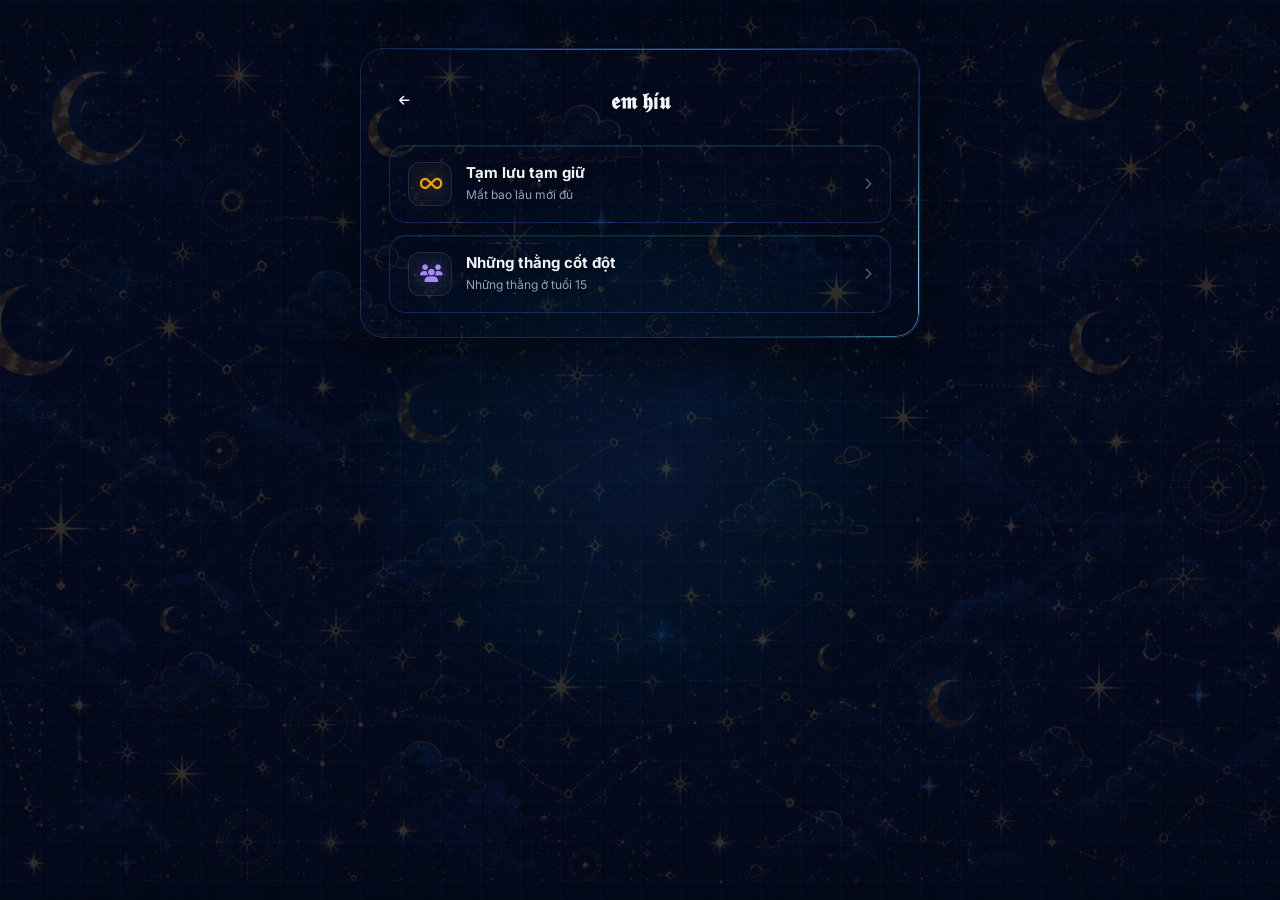
==== best-friends.html @ 938b643f "Update connections galleries and gated pages" ====
<!DOCTYPE html>
<html lang="vi">

<head>
    <meta charset="UTF-8">
    <meta name="viewport" content="width=device-width, initial-scale=1.0">
    <title>Best Friends - Trong Hieu</title>
    <meta name="description" content="Best Friends - Trong Hieu.">
    <link rel="canonical" href="https://tronghieu1201.github.io/bio_itme/best-friends.html">
    <link rel="icon" type="image/webp" href="https://res.cloudinary.com/dtpw5htqs/image/upload/v1782284174/4eae1994-3eea-4630-bc8e-10974bcad260_vvwupz.webp">
    <link rel="apple-touch-icon" href="https://res.cloudinary.com/dtpw5htqs/image/upload/v1782284174/4eae1994-3eea-4630-bc8e-10974bcad260_vvwupz.webp">
    <link rel="preconnect" href="https://fonts.googleapis.com">
    <link rel="preconnect" href="https://fonts.gstatic.com" crossorigin>
    <link href="https://fonts.googleapis.com/css2?family=Inter:wght@400;500;600;700&display=swap" rel="stylesheet">
    <link rel="stylesheet" href="https://cdnjs.cloudflare.com/ajax/libs/font-awesome/6.4.0/css/all.min.css">
    <link rel="stylesheet" href="style.css">
    <link rel="stylesheet" href="life.css">
    <script>
        (function () {
            var filename = window.location.pathname.split('/').filter(Boolean).pop() || 'best-friends.html';
            var unlockKey = 'life-unlocked:' + filename;
            try {
                if (sessionStorage.getItem(unlockKey) === '1') return;
            } catch (e) {}
            window.location.replace('./bite-mark.html');
        })();
    </script></head>

<body>
    <main class="bio-card album-page">
        <header class="life-header">
            <a href="./bite-mark.html" class="life-back" aria-label="Ve Bite Mark"><i class="fas fa-arrow-left" aria-hidden="true"></i></a>
            <h1 class="life-title">𝖊𝖒 𝖍í𝖚</h1>
        </header>

        <section class="photo-gallery" aria-label="Album Best Friends" data-gallery-cloudinary="https://res.cloudinary.com/dtpw5htqs/image/upload/v1782285735/z7970828591662_7287208052dbaa6a8a1637bec96113f7_ggy62w.webp,https://res.cloudinary.com/dtpw5htqs/image/upload/v1782285193/IMG_1458_qexx6a.webp,https://res.cloudinary.com/dtpw5htqs/image/upload/v1782285192/IMG_1457_juqln5.webp,https://res.cloudinary.com/dtpw5htqs/image/upload/v1782285191/df711c41-215c-40da-9737-0fe450b9be96_whjnnx.webp,https://res.cloudinary.com/dtpw5htqs/image/upload/v1782285190/cf891f1f-21f1-440d-b49f-2d86efa462ea_ubvgwp.webp,https://res.cloudinary.com/dtpw5htqs/image/upload/v1782285188/cd942cc0-cf13-4e00-ba61-65a0e5435340_r94gy3.webp,https://res.cloudinary.com/dtpw5htqs/image/upload/v1782285187/643c91de-691e-4ba4-8ef3-ceb05b586c5c_bawxlb.webp,https://res.cloudinary.com/dtpw5htqs/image/upload/v1782285185/z7968429834343_5b9e8278fc949764c79f2744244c449e_vh9pcp.webp,https://res.cloudinary.com/dtpw5htqs/image/upload/v1782285186/0d1d757b-1e88-4f78-bc10-613370b6b7ce_tihgyu.webp,https://res.cloudinary.com/dtpw5htqs/image/upload/v1782285183/z7968429774386_c18dda87d14938d0c632f4e15391a9dc_s6oq3y.webp,https://res.cloudinary.com/dtpw5htqs/image/upload/v1782285181/z7961712141973_cdc3cbe101365e1b34abe5ffdaf78a4d_e2jtbp.webp,https://res.cloudinary.com/dtpw5htqs/image/upload/v1782285180/z7429701366088_8556aaaf9a0a19a2b05ce342b7e6fec2_piqmpy.webp,https://res.cloudinary.com/dtpw5htqs/image/upload/v1782285179/IMG_4147_vmjxjx.webp,https://res.cloudinary.com/dtpw5htqs/image/upload/v1782285178/IMG_3753_rlcxk9.webp,https://res.cloudinary.com/dtpw5htqs/image/upload/v1782285176/IMG_3720_poncwz.webp,https://res.cloudinary.com/dtpw5htqs/image/upload/v1782285176/IMG_3718_sxxsqt.webp,https://res.cloudinary.com/dtpw5htqs/image/upload/v1782285175/IMG_3072_ncbq6o.webp" data-pinned-image="https://res.cloudinary.com/dtpw5htqs/image/upload/v1782285181/z7961712141973_cdc3cbe101365e1b34abe5ffdaf78a4d_e2jtbp.webp"></section>
    </main>

    <div class="photo-lightbox" id="photo-lightbox" role="dialog" aria-label="Anh phong to" aria-hidden="true">
        <div class="photo-lightbox__backdrop"></div>
        <div class="photo-lightbox__content">
            <button class="photo-lightbox__close" id="photo-lightbox-close" aria-label="Dong">&times;</button>
            <img class="photo-lightbox__img" id="photo-lightbox-img" src="" alt="" loading="lazy" decoding="async">
            <div class="photo-lightbox__caption" id="photo-lightbox-caption"></div>
        </div>
    </div>

    <script src="theme.js"></script>
</body>

</html>
---- style.css ----
/* ========================================================
   STYLE.CSS – Trọng Hiếu Bio
   Pure CSS, no framework. Cloud AI blue/cyan dark palette.
   ======================================================== */

/* ---------- Reset & Base ---------- */
*,
*::before,
*::after {
    margin: 0;
    padding: 0;
    box-sizing: border-box;
}

/* ---------- Design Tokens ---------- */
:root {
    --bg-start: #04091a;
    --bg-end: #0a1628;
    --card-bg: rgba(14, 26, 52, 0.85);
    --surface-elevated: rgba(8, 16, 32, 0.88);
    --card-border: rgba(59, 130, 246, 0.25);
    --card-shadow: 0 24px 64px rgba(0, 0, 0, 0.52);
    --text-primary: #f0f4ff;
    --text-secondary: #94a3b8;
    --text-muted: #4a6080;
    --accent: #3b82f6;
    --accent-strong: #60a5fa;
    --cyan-glow: #06b6d4;
    --cyan-soft: #67e8f9;
    --tagline-color: #94a3b8;
    --accent-soft: rgba(59, 130, 246, 0.06);
    --btn-hover-lift: 0 14px 34px rgba(59, 130, 246, 0.20);
    --status-bg: rgba(59, 130, 246, 0.04);
    --status-border: rgba(59, 130, 246, 0.25);
    --divider: rgba(59, 130, 246, 0.18);
    --qr-bg: #FFFFFF;
    --qr-border: rgba(59, 130, 246, 0.35);
    --toggle-bg: rgba(14, 26, 52, 0.85);
    --toggle-color: #f0f4ff;
    --page-bg-image: url("images/backgrod.webp");
    --page-bg-overlay: rgba(4, 9, 26, 0.82);
    --blob-1: rgba(59, 130, 246, 0.10);
    --blob-2: rgba(6, 182, 212, 0.08);
    --blob-3: rgba(96, 165, 250, 0.06);
}

/* ---------- Body & Background ---------- */
html {
    scroll-behavior: smooth;
}

body {
    font-family: 'Inter', -apple-system, BlinkMacSystemFont, 'Segoe UI', sans-serif;
    background:
        linear-gradient(var(--page-bg-overlay), var(--page-bg-overlay)),
        var(--page-bg-image) center / cover fixed no-repeat,
        linear-gradient(135deg, var(--bg-start), var(--bg-end));
    color: var(--text-primary);
    min-height: 100vh;
    display: flex;
    justify-content: center;
    align-items: flex-start;
    padding: 48px 16px;
    overflow-x: hidden;
    position: relative;
    transition: background 0.4s ease, color 0.4s ease;
}

body.is-modal-open {
    overflow: hidden;
}

body::before {
    content: '';
    position: fixed;
    inset: 0;
    z-index: 0;
    pointer-events: none;
    background-image:
        linear-gradient(rgba(59, 130, 246, 0.04) 1px, transparent 1px),
        linear-gradient(90deg, rgba(59, 130, 246, 0.04) 1px, transparent 1px);
    background-size: 40px 40px;
}

body::after {
    content: '';
    position: fixed;
    top: 50%;
    left: 50%;
    z-index: 0;
    width: 600px;
    height: 600px;
    pointer-events: none;
    transform: translate(-50%, -50%);
    background: radial-gradient(circle, rgba(59, 130, 246, 0.08) 0%, rgba(6, 182, 212, 0.04) 40%, transparent 70%);
}

/* Floating blobs */
.blob {
    display: none;
    position: fixed;
    border-radius: 50%;
    filter: blur(80px);
    pointer-events: none;
    z-index: 0;
    animation: blobDrift 18s ease-in-out infinite alternate;
}

.blob--1 {
    width: 380px;
    height: 380px;
    background: var(--blob-1);
    top: -80px;
    left: -60px;
}

.blob--2 {
    width: 320px;
    height: 320px;
    background: var(--blob-2);
    bottom: -40px;
    right: -40px;
    animation-delay: -6s;
}

.blob--3 {
    width: 260px;
    height: 260px;
    background: var(--blob-3);
    top: 50%;
    left: 60%;
    animation-delay: -12s;
}

@keyframes blobDrift {
    0%   { transform: translate(0, 0) scale(1); }
    100% { transform: translate(30px, -30px) scale(1.12); }
}

a,
button,
.link-btn {
    -webkit-tap-highlight-color: transparent;
}

a:focus,
a:active,
button:focus,
button:active,
.link-btn:focus,
.link-btn:active {
    outline: none;
}

a:focus-visible,
button:focus-visible,
.link-btn:focus-visible {
    outline: 2px solid rgba(59, 130, 246, 0.82);
    outline-offset: 3px;
    box-shadow: 0 12px 28px rgba(59, 130, 246, 0.24),
                inset 0 0 0 1px rgba(6, 182, 212, 0.32);
}

.dark a:focus-visible,
.dark button:focus-visible,
.dark .link-btn:focus-visible {
    outline-color: rgba(255, 255, 255, 0.42);
    box-shadow: 0 12px 30px rgba(0, 0, 0, 0.28),
                inset 0 0 0 1px rgba(255, 255, 255, 0.16);
}

/* ---------- Bio Card ---------- */
.bio-card {
    position: relative;
    z-index: 10;
    width: 100%;
    max-width: 520px;
    background: var(--card-bg);
    border: 1px solid var(--card-border);
    border-radius: 24px;
    padding: 36px 32px 28px;
    box-shadow: var(--card-shadow);
    backdrop-filter: blur(20px);
    -webkit-backdrop-filter: blur(20px);
    overflow: hidden;
    animation: cardEnter 0.7s cubic-bezier(0.22, 1, 0.36, 1) both;
    transition: opacity 0.18s ease, transform 0.18s ease;
    will-change: opacity, transform;
}

body.is-page-transitioning {
    overflow: hidden;
}

.bio-card.is-exiting {
    opacity: 0;
    transform: translateY(8px) scale(0.98);
}

.bio-card::before {
    content: '';
    position: absolute;
    top: 0;
    left: 20px;
    right: 20px;
    height: 1px;
    background: linear-gradient(90deg, transparent, var(--accent), var(--cyan-glow), transparent);
    opacity: 0.65;
    pointer-events: none;
}

.bio-card::after {
    content: '';
    position: absolute;
    inset: 0;
    z-index: 1;
    padding: 1.5px;
    border-radius: inherit;
    background:
        conic-gradient(from var(--border-angle),
            transparent 0deg,
            transparent 42deg,
            rgba(59, 130, 246, 0.16) 70deg,
            rgba(6, 182, 212, 0.95) 92deg,
            rgba(103, 232, 249, 0.95) 106deg,
            rgba(96, 165, 250, 0.18) 130deg,
            transparent 158deg,
            transparent 360deg);
    -webkit-mask:
        linear-gradient(#000 0 0) content-box,
        linear-gradient(#000 0 0);
    -webkit-mask-composite: xor;
            mask-composite: exclude;
    pointer-events: none;
    animation: borderCrawler 4.8s linear infinite;
}

.bio-card,
.profile-name,
.profile-tagline,
.bio-intro,
.status-box,
.link-btn,
.link-group__title,
.site-footer,
.album-title,
.album-subtitle,
.album-back {
    text-shadow:
        0 1px 2px rgba(0, 0, 0, 0.78),
        0 2px 9px rgba(0, 0, 0, 0.48);
}

.dark .bio-card,
.dark .profile-name,
.dark .profile-tagline,
.dark .bio-intro,
.dark .status-box,
.dark .link-btn,
.dark .link-group__title,
.dark .site-footer,
.dark .album-title,
.dark .album-subtitle,
.dark .album-back {
    text-shadow:
        0 1px 2px rgba(0, 0, 0, 0.78),
        0 2px 9px rgba(0, 0, 0, 0.48);
}

@keyframes cardEnter {
    from {
        opacity: 0;
        transform: translateY(30px) scale(0.97);
    }
    to {
        opacity: 1;
        transform: translateY(0) scale(1);
    }
}

/* ---------- Profile Header ---------- */
.profile-header {
    text-align: center;
    margin-bottom: 18px;
}

.avatar-ring {
    width: 120px;
    height: 120px;
    margin: 0 auto 16px;
    border-radius: 50%;
    padding: 4px;
    background: linear-gradient(135deg, var(--accent), var(--cyan-glow));
    box-shadow: 0 0 0 0 rgba(59, 130, 246, 0.30), 0 0 20px rgba(6, 182, 212, 0.15);
    animation: avatarFloat 4s ease-in-out infinite, avatarGlow 6s linear infinite;
}

@property --border-angle {
    syntax: '<angle>';
    inherits: false;
    initial-value: 0deg;
}

@keyframes borderCrawler {
    to {
        --border-angle: 360deg;
    }
}

.avatar-ring img {
    width: 100%;
    height: 100%;
    border-radius: 50%;
    object-fit: cover;
    display: block;
    border: 3px solid var(--card-bg);
}

@keyframes avatarFloat {
    0%, 100% { transform: translateY(0); }
    50%      { transform: translateY(-8px); }
}

@keyframes avatarGlow {
    0%, 100% {
        box-shadow: 0 0 0 0 rgba(59, 130, 246, 0.30), 0 0 20px rgba(6, 182, 212, 0.15);
    }
    50% {
        box-shadow: 0 0 0 4px rgba(59, 130, 246, 0.10), 0 0 30px rgba(6, 182, 212, 0.25);
    }
}

.profile-name {
    font-size: 26px;
    font-weight: 700;
    color: var(--text-primary);
    letter-spacing: -0.3px;
    margin-bottom: 6px;
    animation: fadeSlideUp 0.6s 0.15s both;
}

.profile-name-btn {
    border: 0;
    background: transparent;
    font-family: inherit;
    cursor: pointer;
    padding: 4px 10px;
    border-radius: 12px;
    transition: color 0.2s ease, background 0.2s ease, transform 0.2s ease;
}

.profile-name-btn:hover {
    color: var(--accent-strong);
    background: transparent;
    transform: translateY(-1px);
}

.profile-name-btn:active {
    transform: scale(0.98);
}

.profile-name-btn:focus-visible {
    outline: 2px solid var(--accent);
    outline-offset: 3px;
}

.profile-tagline {
    font-size: 14px;
    font-weight: 500;
    color: var(--tagline-color);
    letter-spacing: 0.2px;
    animation: fadeSlideUp 0.6s 0.25s both;
}

.profile-subtagline {
    margin-top: 6px;
    font-size: 13px;
    font-weight: 700;
    color: var(--text-primary);
    letter-spacing: 0.2px;
    animation: fadeSlideUp 0.6s 0.3s both;
}

/* ---------- Bio Intro ---------- */
.bio-intro {
    text-align: center;
    padding: 0 4px;
    margin-bottom: 24px;
    animation: fadeSlideUp 0.6s 0.35s both;
}

.bio-intro p {
    font-size: 14px;
    line-height: 1.7;
    color: var(--text-secondary);
}

.bio-intro strong {
    color: var(--text-primary);
    font-weight: 600;
}

/* ---------- Status Box ---------- */
.status-box {
    display: flex;
    align-items: flex-start;
    gap: 12px;
    background: var(--status-bg);
    border: 1px solid var(--status-border);
    border-radius: 14px;
    padding: 14px 16px;
    margin-bottom: 18px;
    animation: fadeSlideUp 0.6s 0.4s both;
    box-shadow: 0 8px 22px rgba(0, 0, 0, 0.14);
    backdrop-filter: none;
    -webkit-backdrop-filter: none;
}

.status-label {
    font-size: 13px;
    font-weight: 600;
    color: var(--accent);
    white-space: nowrap;
    flex-shrink: 0;
}

.status-text {
    font-size: 13px;
    line-height: 1.55;
    color: var(--text-secondary);
    font-weight: 600;
}

/* ---------- Link Groups ---------- */
.link-group {
    margin-bottom: 16px;
    animation: fadeSlideUp 0.6s 0.45s both;
}

.link-group:nth-child(5) { animation-delay: 0.50s; }
.link-group:nth-child(6) { animation-delay: 0.55s; }
.link-group:nth-child(7) { animation-delay: 0.60s; }

.link-group__title {
    font-size: 12px;
    font-weight: 600;
    text-transform: uppercase;
    letter-spacing: 1px;
    color: var(--text-muted);
    margin-bottom: 10px;
    padding-left: 2px;
}

.link-group__list {
    display: flex;
    flex-direction: column;
    gap: 10px;
}

.link-hub {
    display: flex;
    flex-direction: column;
    gap: 12px;
    margin-bottom: 16px;
    animation: fadeSlideUp 0.6s 0.45s both;
    transition: opacity 0.22s ease, transform 0.22s ease;
}

.link-hub.is-hidden {
    display: none;
}

.group-card {
    display: flex;
    align-items: center;
    width: 100%;
    gap: 14px;
    padding: 16px 18px;
    border-radius: 12px;
    border: 1px solid var(--card-border);
    background: rgba(255, 255, 255, 0.02);
    color: var(--text-primary);
    box-shadow: 0 8px 22px rgba(0, 0, 0, 0.18);
    font: inherit;
    text-align: left;
    text-decoration: none;
    cursor: pointer;
    position: relative;
    overflow: hidden;
    backdrop-filter: none;
    -webkit-backdrop-filter: none;
    transform: translateY(0);
    will-change: transform, box-shadow, background;
    transition: transform 0.22s cubic-bezier(.2,.8,.2,1),
                box-shadow 0.22s cubic-bezier(.2,.8,.2,1),
                border-color 0.22s ease,
                background 0.22s ease,
                opacity 0.22s ease;
}

.group-card::before {
    content: '';
    position: absolute;
    inset: auto 0 0 0;
    height: 1px;
    background: linear-gradient(90deg, transparent, rgba(96, 165, 250, 0.28), transparent);
    opacity: 0;
    transition: opacity 0.22s ease;
}

.group-card:hover {
    transform: translateY(-2px);
    box-shadow: var(--btn-hover-lift);
    border-color: rgba(6, 182, 212, 0.50);
    background: rgba(255, 255, 255, 0.05);
}

.group-card:hover::before,
.group-card.is-active::before {
    opacity: 1;
}

.group-card.is-active {
    background: linear-gradient(90deg, rgba(59, 130, 246, 0.10), rgba(6, 182, 212, 0.08));
    border-color: rgba(96, 165, 250, 0.48);
    box-shadow: 0 14px 28px rgba(59, 130, 246, 0.16);
    transform: translateY(-1px);
}

.group-card:active {
    transform: translateY(0) scale(0.98);
}

.group-card__icon {
    width: 44px;
    height: 44px;
    border-radius: 8px;
    display: inline-flex;
    align-items: center;
    justify-content: center;
    flex-shrink: 0;
    color: var(--accent-strong);
    font-size: 18px;
    background: transparent;
    border: 1px solid rgba(59, 130, 246, 0.20);
}

.group-card[data-panel-target="work-panel"] .group-card__icon {
    color: #60A5FA;
    text-shadow: 0 0 14px rgba(96, 165, 250, 0.35);
}

.group-card[data-panel-target="social-panel"] .group-card__icon {
    color: #1877F2;
    text-shadow: 0 0 14px rgba(24, 119, 242, 0.35);
}

.group-card[data-panel-target="life-panel"] .group-card__icon,
.group-card[href="./life.html"] .group-card__icon,
.group-card--link .group-card__icon {
    color: #FF4D8D;
    text-shadow: 0 0 14px rgba(255, 77, 141, 0.35);
}

.group-card__body {
    display: grid;
    min-width: 0;
    flex: 1;
}

.group-card__title {
    font-size: 15px;
    font-weight: 800;
    color: var(--text-primary);
}

.group-card__arrow {
    font-size: 12px;
    color: var(--text-muted);
    flex-shrink: 0;
    transition: transform 0.2s ease, color 0.2s ease;
}

.group-card:hover .group-card__arrow {
    transform: translateX(3px);
    color: var(--cyan-glow);
}

.link-panel {
    display: none;
    margin-bottom: 16px;
    opacity: 0;
    transform: translateY(10px);
    transition: opacity 0.22s ease, transform 0.22s ease;
}

.link-panel.is-open {
    display: block;
    opacity: 1;
    transform: translateY(0);
    animation: panelEnter 0.24s ease both;
}

/* Life grid in panel */
.link-panel .life-grid {
    display: flex;
    flex-direction: column;
    gap: 12px;
}

.link-panel .life-card {
    display: grid;
    grid-template-columns: 44px minmax(0, 1fr) 14px;
    align-items: center;
    gap: 14px;
    width: 100%;
    padding: 16px 18px;
    border-radius: 16px;
    background: transparent;
    border: 1px solid var(--card-border);
    font-family: inherit;
    text-decoration: none;
    text-align: left;
    color: var(--text-primary);
    cursor: pointer;
    transition: transform 0.22s ease,
                box-shadow 0.22s ease,
                background 0.22s ease,
                border-color 0.22s ease;
    box-shadow: 0 10px 24px rgba(0, 0, 0, 0.24),
                inset 0 1px 0 rgba(6, 182, 212, 0.12);
    backdrop-filter: none;
    -webkit-backdrop-filter: none;
}

.link-panel .life-card:hover {
    transform: translateY(-3px);
    box-shadow: 0 14px 32px rgba(59, 130, 246, 0.20),
                inset 0 1px 0 rgba(6, 182, 212, 0.18);
    border-color: rgba(6, 182, 212, 0.50);
    background: transparent;
}

.link-panel .life-card:active {
    transform: translateY(0) scale(0.98);
}

.link-panel .life-card__icon {
    width: 44px;
    height: 44px;
    display: inline-flex;
    align-items: center;
    justify-content: center;
    border-radius: 12px;
    border: 1px solid rgba(148, 163, 184, 0.16);
    background: rgba(255, 255, 255, 0.035);
    color: var(--accent);
    flex-shrink: 0;
    line-height: 1;
}
.link-panel .life-card__icon i {
    width: 1.15em;
    font-size: 18px;
    line-height: 1;
    text-align: center;
}

.link-panel .life-card:nth-child(1) .life-card__icon {
    color: #F59E0B;
    text-shadow: 0 0 14px rgba(245, 158, 11, 0.35);
}

.link-panel .life-card:nth-child(2) .life-card__icon {
    color: #A78BFA;
    text-shadow: 0 0 14px rgba(167, 139, 250, 0.35);
}

.link-panel .life-card:nth-child(3) .life-card__icon {
    color: #38BDF8;
    text-shadow: 0 0 14px rgba(56, 189, 248, 0.35);
}

.link-panel .life-card:nth-child(4) .life-card__icon {
    color: #22C55E;
    text-shadow: 0 0 14px rgba(34, 197, 94, 0.35);
}

.link-panel .life-card:nth-child(5) .life-card__icon,
#life-card-join .life-card__icon {
    color: #ffffff;
    text-shadow: 0 0 14px rgba(255, 255, 255, 0.34);
}

.link-panel .life-card__body {
    display: grid;
    gap: 3px;
    min-width: 0;
}

.link-panel .life-card__title {
    font-size: 15px;
    font-weight: 700;
    line-height: 1.25;
    color: var(--text-primary);
    margin: 0;
}

.link-panel .life-card__desc {
    font-size: 12px;
    line-height: 1.45;
    color: var(--text-secondary);
}

.link-panel .life-card__arrow {
    justify-self: end;
    font-size: 12px;
    color: var(--text-muted);
    transition: transform 0.2s ease, color 0.2s ease;
}

.link-panel .life-card:hover .life-card__arrow {
    transform: translateX(3px);
    color: var(--accent);
}

@keyframes panelEnter {
    from {
        opacity: 0;
        transform: translateY(10px);
    }
    to {
        opacity: 1;
        transform: translateY(0);
    }
}

.panel-back {
    display: inline-flex;
    align-items: center;
    margin-bottom: 10px;
    width: 38px;
    height: 38px;
    justify-content: center;
    padding: 0;
    border: 0;
    border-radius: 999px;
    background: transparent;
    color: var(--text-primary);
    font: inherit;
    font-size: 14px;
    font-weight: 800;
    cursor: pointer;
    text-shadow: inherit;
    transition: color 0.2s ease, transform 0.2s ease;
}

.panel-back:hover {
    color: var(--accent-strong);
    transform: translateX(-3px);
}

/* ---------- Link Buttons ---------- */
.link-btn {
    --tint: var(--accent);
    display: flex;
    align-items: center;
    gap: 12px;
    padding: 14px 20px;
    border-radius: 10px;
    text-decoration: none;
    font-size: 15px;
    font-weight: 600;
    color: var(--text-primary);
    background: rgba(255, 255, 255, 0.025);
    border: 1px solid var(--card-border);
    box-shadow: 0 8px 22px rgba(0, 0, 0, 0.14);
    backdrop-filter: none;
    -webkit-backdrop-filter: none;
    position: relative;
    overflow: hidden;
    transform: translateY(0);
    will-change: transform, box-shadow, background;
    transition: transform 0.22s cubic-bezier(.2,.8,.2,1),
                box-shadow 0.22s cubic-bezier(.2,.8,.2,1),
                background 0.22s ease,
                border-color 0.22s ease,
                opacity 0.22s ease;
}

.link-btn i {
    font-size: 17px;
    width: 22px;
    text-align: center;
    flex-shrink: 0;
    filter: drop-shadow(0 0 6px color-mix(in srgb, currentColor 42%, transparent));
    transition: transform 0.2s ease, color 0.2s ease;
}

.link-btn:hover {
    transform: translateY(-2px);
    box-shadow: var(--btn-hover-lift);
    border-color: color-mix(in srgb, var(--tint) 48%, transparent);
    background: rgba(255, 255, 255, 0.05);
}

.link-btn:hover i {
    transform: translateX(1px);
}

.link-btn:active {
    transform: translateY(0) scale(0.98);
}

/* Ripple on hover */
.link-btn::after {
    content: '';
    position: absolute;
    inset: 0;
    background: radial-gradient(circle at var(--mx, 50%) var(--my, 50%),
                rgba(96, 165, 250, 0.24) 0%, transparent 60%);
    opacity: 0;
    transition: opacity 0.3s ease;
    pointer-events: none;
}

.link-btn::before {
    content: '';
    position: absolute;
    left: 0;
    top: 0;
    bottom: 0;
    width: 2px;
    background: var(--tint);
    opacity: 0;
    transition: opacity 0.2s ease;
    pointer-events: none;
}

.link-btn:hover::before {
    opacity: 1;
}

.link-btn:hover::after {
    opacity: 1;
}

/* Per-platform brand tints */
.link-btn--email       { --tint: #EA4335; }
.link-btn--zalo        { --tint: #0068FF; }
.link-btn--facebook    { --tint: #1877F2; }
.link-btn--instagram   { --tint: #E4405F; }
.link-btn--locket      { --tint: #FFD400; }
.link-btn--linkedin    { --tint: #0A66C2; }
.link-btn--github      { --tint: #FFFFFF; }
.link-btn--life        { --tint: #FF4D8D; }
.link-btn--telegram    { --tint: #26A5E4; }

.link-btn--email i       { color: #EA4335; }
.link-btn--zalo i        { color: #0068FF; }
.link-btn--facebook i    { color: #1877F2; }
.link-btn--instagram i   { color: #E4405F; }
.link-btn--locket i      { color: #FFD400; }
.link-btn--linkedin i    { color: #0A66C2; }
.link-btn--github i      { color: #FFFFFF; }
.link-btn--life i        { color: #FF4D8D; }
.link-btn--telegram i    { color: #26A5E4; }

.link-btn--instagram i {
    color: #E4405F;
    filter:
        drop-shadow(0 0 4px rgba(228, 64, 95, 0.45))
        drop-shadow(0 0 8px rgba(253, 175, 69, 0.20));
}

.link-btn:hover {
    background: rgba(255, 255, 255, 0.05);
}

.dark .link-btn:hover {
    background: rgba(255, 255, 255, 0.06);
}

/* ---------- QR Section ---------- */
.qr-section {
    text-align: center;
    padding-top: 4px;
    margin-bottom: 28px;
    animation: fadeSlideUp 0.6s 0.65s both;
}

.qr-section__title {
    font-size: 12px;
    font-weight: 600;
    text-transform: uppercase;
    letter-spacing: 1px;
    color: var(--text-muted);
    margin-bottom: 14px;
}

.qr-frame {
    display: inline-block;
    padding: 10px;
    background: var(--qr-bg);
    border: 1px solid var(--qr-border);
    border-radius: 16px;
    box-shadow: 0 4px 16px rgba(0, 0, 0, 0.05);
    transition: transform 0.3s ease, box-shadow 0.3s ease;
}

.qr-frame:hover {
    transform: scale(1.04);
    box-shadow: 0 8px 28px rgba(108, 92, 231, 0.15);
}

.qr-frame img {
    width: 140px;
    height: 140px;
    border-radius: 10px;
    display: block;
    object-fit: contain;
}

/* ---------- Footer ---------- */
.site-footer {
    text-align: center;
    padding-top: 8px;
    animation: fadeSlideUp 0.6s 0.7s both;
}

.site-footer p {
    font-size: 12px;
    color: var(--text-muted);
    letter-spacing: 0.3px;
}

/* ---------- QR Lightbox ---------- */
.lightbox {
    position: fixed;
    inset: 0;
    z-index: 2000;
    display: flex;
    align-items: center;
    justify-content: center;
    opacity: 0;
    visibility: hidden;
    transition: opacity 0.28s ease, visibility 0.28s ease;
}

.lightbox.is-open {
    opacity: 1;
    visibility: visible;
}

.lightbox__backdrop {
    position: absolute;
    inset: 0;
    background: rgba(0, 0, 0, 0.68);
    backdrop-filter: blur(8px);
    -webkit-backdrop-filter: blur(8px);
}

.lightbox__content {
    position: relative;
    z-index: 1;
    border-radius: 22px;
    transform: scale(0.9) translateY(12px);
    opacity: 0;
    will-change: transform, opacity;
    transition: transform 0.3s cubic-bezier(0.22, 1, 0.36, 1), opacity 0.3s ease;
}

.lightbox__content::after {
    content: '';
    position: absolute;
    inset: -3px;
    z-index: -1;
    padding: 2px;
    border-radius: 24px;
    background:
        conic-gradient(from var(--border-angle),
            transparent 0deg,
            transparent 42deg,
            rgba(59, 130, 246, 0.16) 70deg,
            rgba(6, 182, 212, 0.95) 92deg,
            rgba(103, 232, 249, 0.95) 106deg,
            rgba(96, 165, 250, 0.18) 130deg,
            transparent 158deg,
            transparent 360deg);
    -webkit-mask:
        linear-gradient(#000 0 0) content-box,
        linear-gradient(#000 0 0);
    -webkit-mask-composite: xor;
            mask-composite: exclude;
    pointer-events: none;
    animation: borderCrawler 4.8s linear infinite;
}

.lightbox.is-open .lightbox__content {
    transform: scale(1) translateY(0);
    opacity: 1;
}

.lightbox__img {
    position: relative;
    z-index: 1;
    width: 280px;
    height: 280px;
    border-radius: 20px;
    background: #fff;
    padding: 16px;
    box-shadow: 0 20px 60px rgba(0, 0, 0, 0.35);
    object-fit: contain;
    display: block;
}

/* ---------- Profile Info Modal ---------- */
.profile-modal {
    position: fixed;
    inset: 0;
    z-index: 2100;
    display: flex;
    align-items: center;
    justify-content: center;
    padding: 20px;
    opacity: 0;
    visibility: hidden;
    transition: opacity 0.28s ease, visibility 0.28s ease;
}

.profile-modal.is-open {
    opacity: 1;
    visibility: visible;
}

.profile-modal__backdrop {
    position: absolute;
    inset: 0;
    background: rgba(2, 6, 23, 0.68);
    backdrop-filter: blur(8px);
    -webkit-backdrop-filter: blur(8px);
}

.profile-modal__card {
    position: relative;
    z-index: 1;
    width: min(100%, 420px);
    min-height: 220px;
    background: rgba(39, 64, 62, 0.96);
    border: 1px solid rgba(6, 182, 212, 0.50);
    border-radius: 24px;
    padding: 26px 24px 22px;
    color: #FFFFFF;
    box-shadow: 0 22px 64px rgba(2, 6, 23, 0.52);
    backdrop-filter: none;
    -webkit-backdrop-filter: none;
    text-shadow: none;
    transform: scale(0.92) translateY(18px);
    opacity: 0;
    will-change: transform, opacity;
    transition: transform 0.3s cubic-bezier(0.22, 1, 0.36, 1), opacity 0.3s ease;
}

.dark .profile-modal__card {
    background: rgba(18, 18, 28, 0.94);
    border-color: rgba(255, 255, 255, 0.18);
    color: #f8fafc;
    box-shadow: 0 22px 64px rgba(0, 0, 0, 0.46);
    text-shadow: none;
}

.profile-modal.is-open .profile-modal__card {
    transform: scale(1) translateY(0);
    opacity: 1;
}

.profile-modal__close {
    position: absolute;
    top: 12px;
    right: 12px;
    width: 34px;
    height: 34px;
    border: 0;
    border-radius: 50%;
    background: rgba(59, 130, 246, 0.12);
    color: inherit;
    font-size: 22px;
    line-height: 1;
    cursor: pointer;
    display: flex;
    align-items: center;
    justify-content: center;
    transition: background 0.2s ease, color 0.2s ease, transform 0.2s ease;
}

.profile-modal__close:hover {
    background: #3B82F6;
    color: #fff;
    transform: scale(1.08);
}

.profile-modal__title {
    font-size: 20px;
    font-weight: 700;
    color: inherit;
    margin-bottom: 16px;
    padding-right: 36px;
}

.profile-modal__content {
    min-height: 120px;
    display: flex;
    align-items: center;
    justify-content: center;
}

.profile-modal__content p {
    font-size: 14px;
    line-height: 1.6;
    color: inherit;
}

.profile-modal__content strong {
    color: inherit;
}

.profile-modal__empty {
    width: 100%;
    text-align: center;
    font-size: 16px;
    font-weight: 700;
    color: inherit;
}

/* ---------- Album Pages ---------- */
.album-page {
    max-width: 1120px;
    padding: 28px;
}

.album-header {
    margin-bottom: 24px;
}

.album-back {
    display: inline-flex;
    align-items: center;
    gap: 8px;
    width: fit-content;
    margin-bottom: 18px;
    padding: 8px 10px;
    border-radius: 999px;
    color: var(--text-muted);
    text-decoration: none;
    font-size: 13px;
    font-weight: 600;
    transition: color 0.2s ease, background 0.2s ease, transform 0.2s ease;
}

.album-back:hover {
    color: #60A5FA;
    background: transparent;
    transform: translateX(-3px);
}

.album-title {
    font-size: 30px;
    line-height: 1.2;
    color: var(--text-primary);
    margin-bottom: 8px;
}

.album-subtitle {
    max-width: 560px;
    font-size: 14px;
    line-height: 1.7;
    color: var(--text-secondary);
}

.photo-gallery {
    max-width: 760px;
    margin: 0 auto;
    display: grid;
    grid-template-columns: repeat(3, minmax(0, 1fr));
    gap: 14px;
    transition: opacity 0.18s ease-in-out;
}

.photo-gallery.is-changing {
    opacity: 0.25;
}

.photo-card {
    position: relative;
    display: block;
    width: 100%;
    aspect-ratio: 4 / 5;
    margin: 0;
    padding: 0;
    border: 1px solid var(--card-border);
    border-radius: 22px;
    background: var(--card-bg);
    color: inherit;
    text-align: left;
    overflow: hidden;
    cursor: pointer;
    box-shadow: 0 8px 22px rgba(0, 0, 0, 0.14);
    backdrop-filter: none;
    -webkit-backdrop-filter: none;
    transition: transform 0.24s ease, box-shadow 0.24s ease, filter 0.24s ease;
}

.photo-card:hover {
    transform: translateY(-4px);
    filter: brightness(1.04);
    box-shadow: 0 14px 30px rgba(0, 0, 0, 0.20);
}

.dark .photo-card {
    box-shadow: 0 10px 30px rgba(0, 0, 0, 0.28);
}

.dark .photo-card:hover {
    box-shadow: 0 18px 44px rgba(0, 0, 0, 0.42);
}

.photo-card img {
    display: block;
    width: 100%;
    height: 100%;
    object-fit: cover;
    opacity: 0;
    transition: opacity 0.4s ease-in-out;
}

.photo-card img.is-loaded {
    opacity: 1;
}

/* Skeleton Loading (Shimmer Effect) */
.photo-card {
    background: linear-gradient(
        90deg,
        rgba(255, 255, 255, 0.02) 25%,
        rgba(255, 255, 255, 0.06) 37%,
        rgba(255, 255, 255, 0.02) 63%
    );
    background-size: 400% 100%;
    animation: skeleton-shimmer 1.4s ease infinite;
}

.photo-card img.is-loaded ~ .photo-card {
    animation: none;
}

@keyframes skeleton-shimmer {
    0% {
        background-position: 100% 50%;
    }
    100% {
        background-position: 0% 50%;
    }
}

/* Gallery Loading Text styling (fallback fallback) */
.gallery-loading {
    grid-column: 1 / -1;
    text-align: center;
    padding: 40px;
    color: var(--text-muted);
    font-size: 14px;
    font-weight: 500;
}

.photo-card__pin {
    position: absolute;
    top: 6px;
    right: 6px;
    z-index: 5;
    display: inline-flex;
    align-items: center;
    justify-content: center;
    width: 24px;
    height: 24px;
    border-radius: 6px;
    background: rgba(0, 0, 0, 0.55);
    color: rgba(200, 210, 225, 0.85);
    border: none;
    box-shadow: 0 2px 8px rgba(0, 0, 0, 0.3);
    pointer-events: none;
    backdrop-filter: blur(4px);
    -webkit-backdrop-filter: blur(4px);
}

.photo-card__pin i {
    font-size: 11px;
    line-height: 1;
}

.photo-card--placeholder {
    cursor: default;
    background:
        linear-gradient(135deg, rgba(59, 130, 246, 0.08), rgba(6, 182, 212, 0.05)),
        rgba(255, 255, 255, 0.025);
    border-style: dashed;
}

.photo-card--placeholder:hover {
    transform: none;
    filter: none;
}

.photo-placeholder {
    display: grid;
    place-items: center;
    align-content: center;
    gap: 10px;
    width: 100%;
    height: 100%;
    color: var(--text-muted);
    text-align: center;
    font-size: 12px;
    font-weight: 700;
}

.photo-placeholder i {
    font-size: 28px;
    color: var(--accent-strong);
    opacity: 0.72;
}

.photo-info {
    padding: 12px 14px 14px;
}

.photo-info h2 {
    font-size: 14px;
    font-weight: 700;
    color: var(--text-primary);
    margin-bottom: 4px;
}

.photo-info p {
    font-size: 12px;
    line-height: 1.5;
    color: var(--text-muted);
}

.photo-lightbox {
    position: fixed;
    inset: 0;
    z-index: 2200;
    display: flex;
    align-items: center;
    justify-content: center;
    padding: 22px;
    opacity: 0;
    visibility: hidden;
    transition: opacity 0.25s ease, visibility 0.25s ease;
}

.photo-lightbox.is-open {
    opacity: 1;
    visibility: visible;
}

.photo-lightbox__backdrop {
    position: absolute;
    inset: 0;
    background: rgba(0, 0, 0, 0.72);
    backdrop-filter: none;
    -webkit-backdrop-filter: none;
}

.photo-lightbox__content {
    position: relative;
    z-index: 1;
    max-width: min(960px, 100%);
    max-height: 92vh;
    transform: scale(0.94) translateY(16px);
    transition: transform 0.25s cubic-bezier(0.22, 1, 0.36, 1);
}

.photo-lightbox__content::before {
    content: "";
    position: absolute;
    inset: 50% auto auto 50%;
    width: 34px;
    height: 34px;
    margin: -17px 0 0 -17px;
    border-radius: 50%;
    border: 3px solid rgba(255, 255, 255, 0.26);
    border-top-color: #fff;
    opacity: 0;
    transform: scale(0.86);
    transition: opacity 0.16s ease, transform 0.16s ease;
    animation: photoLightboxSpin 0.8s linear infinite;
    pointer-events: none;
}

.photo-lightbox.is-loading .photo-lightbox__content {
    min-width: min(220px, calc(100vw - 44px));
    min-height: 220px;
}

.photo-lightbox.is-loading .photo-lightbox__content::before {
    opacity: 1;
    transform: scale(1);
}

.photo-lightbox.is-open .photo-lightbox__content {
    transform: scale(1) translateY(0);
}

.photo-lightbox__img {
    display: block;
    width: min(960px, calc(100vw - 44px));
    max-width: 100%;
    max-height: 82vh;
    height: auto;
    border-radius: 24px;
    object-fit: contain;
    opacity: 1;
    box-shadow: 0 24px 70px rgba(0, 0, 0, 0.45);
    transition: opacity 0.16s ease;
}

.photo-lightbox.is-loading .photo-lightbox__img {
    opacity: 0;
}

@keyframes photoLightboxSpin {
    to {
        transform: rotate(360deg);
    }
}

.photo-lightbox__caption {
    margin-top: 10px;
    color: #fff;
    text-align: center;
    font-size: 13px;
    line-height: 1.5;
}

.photo-lightbox__close {
    position: absolute;
    top: -14px;
    right: -14px;
    z-index: 2;
    width: 38px;
    height: 38px;
    border: 0;
    border-radius: 50%;
    background: var(--accent);
    color: #fff;
    font-size: 24px;
    line-height: 1;
    cursor: pointer;
    display: flex;
    align-items: center;
    justify-content: center;
    box-shadow: 0 8px 22px rgba(0, 0, 0, 0.25);
    transition: transform 0.2s ease, background 0.2s ease;
}

.photo-lightbox__close:hover {
    transform: scale(1.1);
    background: #60A5FA;
    color: #000000;
}

.photo-pager {
    display: flex;
    justify-content: center;
    gap: 8px;
    margin-top: 18px;
}

.photo-pager__btn {
    width: 34px;
    height: 34px;
    border: 1px solid var(--card-border);
    border-radius: 50%;
    background: var(--accent-soft);
    color: var(--text-primary);
    font: inherit;
    font-size: 13px;
    font-weight: 700;
    cursor: pointer;
    transition: background 0.2s ease, color 0.2s ease, transform 0.2s ease;
}

.photo-pager__btn:hover,
.photo-pager__btn.is-active {
    background: #3B82F6;
    color: #fff;
    transform: translateY(-1px);
}

/* ---------- Shared Animations ---------- */
@keyframes fadeSlideUp {
    from {
        opacity: 0;
        transform: translateY(16px);
    }
    to {
        opacity: 1;
        transform: translateY(0);
    }
}

/* ---------- Gallery Loading/Empty State ---------- */
.gallery-loading,
.gallery-empty {
    grid-column: 1/-1;
    text-align: center;
    padding: 40px 20px;
    color: var(--text-muted);
    font-size: 14px;
    line-height: 1.6;
}

/* ---------- Responsive ---------- */
@media (max-width: 480px) {
    :root {
        --card-bg: rgba(15, 23, 42, 0.88);
        --card-border: rgba(59, 130, 246, 0.28);
        --accent-soft: rgba(30, 58, 138, 0.68);
        --status-bg: rgba(30, 58, 138, 0.62);
        --toggle-bg: transparent;
        --page-bg-image: url("images/backgrod.webp");
    }

    .dark {
        --card-bg: rgba(15, 23, 42, 0.88);
        --card-border: rgba(59, 130, 246, 0.28);
        --accent-soft: rgba(30, 58, 138, 0.68);
        --status-bg: rgba(30, 58, 138, 0.62);
        --toggle-bg: transparent;
        --page-bg-image: url("images/backgrod.webp");
    }

    body {
        padding: 44px 10px 28px;
    }

    a,
    button,
    .link-btn,
    .group-card,
    .panel-back,
    .life-card,
    .photo-card {
        -webkit-tap-highlight-color: transparent;
    }

    a:focus,
    a:focus-visible,
    a:active,
    button:focus,
    button:focus-visible,
    button:active,
    .link-btn:focus,
    .link-btn:focus-visible,
    .link-btn:active,
    .group-card:focus,
    .group-card:focus-visible,
    .group-card:active,
    .panel-back:focus,
    .panel-back:focus-visible,
    .panel-back:active,
    .life-card:focus,
    .life-card:focus-visible,
    .life-card:active,
    .photo-card:focus,
    .photo-card:focus-visible,
    .photo-card:active {
        outline: none;
        box-shadow: 0 8px 20px rgba(0, 0, 0, 0.16),
                    inset 0 0 0 1px rgba(6, 182, 212, 0.28);
    }

    .link-btn:focus-visible,
    .group-card:focus-visible,
    .life-card:focus-visible,
    .photo-card:focus-visible {
        transform: translateY(-2px);
        outline: 2px solid rgba(103, 232, 249, 0.72);
        outline-offset: 3px;
    }

    .bio-card,
    .profile-name,
    .profile-tagline,
    .status-box,
    .link-btn,
    .group-card,
    .panel-back,
    .life-title,
    .life-subtitle,
    .life-card,
    .album-back {
        text-shadow:
            0 1px 2px rgba(0, 0, 0, 0.85),
            0 2px 9px rgba(0, 0, 0, 0.55);
    }

    .dark .bio-card,
    .dark .profile-name,
    .dark .profile-tagline,
    .dark .status-box,
    .dark .link-btn,
    .dark .group-card,
    .dark .panel-back,
    .dark .life-title,
    .dark .life-subtitle,
    .dark .life-card,
    .dark .album-back {
        text-shadow:
            0 1px 2px rgba(0, 0, 0, 0.85),
            0 2px 9px rgba(0, 0, 0, 0.55);
    }

    .bio-card {
        padding: 32px 20px 28px;
        border-radius: 22px;
        background: var(--card-bg);
        box-shadow: 0 14px 34px rgba(0, 0, 0, 0.16);
        backdrop-filter: none;
        -webkit-backdrop-filter: none;
    }

    .dark .bio-card {
        box-shadow: 0 14px 34px rgba(0, 0, 0, 0.28);
    }

    .link-btn,
    .group-card,
    .life-card,
    .photo-card {
        background: transparent;
        border-color: var(--card-border);
        box-shadow: 0 8px 20px rgba(0, 0, 0, 0.14);
        backdrop-filter: none;
        -webkit-backdrop-filter: none;
    }

    .link-btn,
    .group-card,
    .life-card,
    .status-box {
        font-weight: 700;
    }

    .status-text,
    .life-card__desc {
        font-weight: 600;
    }

    .profile-tagline {
        color: #60A5FA;
        font-weight: 700;
    }

    .dark .link-btn,
    .dark .group-card,
    .dark .life-card,
    .dark .photo-card {
        background: transparent;
        box-shadow: 0 8px 22px rgba(0, 0, 0, 0.26);
    }

    .profile-modal__card {
        background: rgba(30, 58, 138, 0.96);
        border-color: rgba(59, 130, 246, 0.48);
        color: #FFFFFF;
        box-shadow: 0 22px 64px rgba(0, 0, 0, 0.62);
        text-shadow: none;
    }

    .dark .profile-modal__card {
        background: rgba(18, 18, 28, 0.94);
        border-color: rgba(255, 255, 255, 0.18);
        color: #f8fafc;
        box-shadow: 0 22px 64px rgba(0, 0, 0, 0.46);
        text-shadow: none;
    }

    .profile-modal__title,
    .profile-modal__content,
    .profile-modal__content p,
    .profile-modal__empty {
        color: inherit;
        text-shadow: none;
    }

    .link-btn:hover,
    .group-card:hover,
    .life-card:hover,
    .photo-card:hover {
        background: transparent;
        transform: translateY(-3px);
        box-shadow: 0 14px 28px rgba(59, 130, 246, 0.24);
    }

    .dark .link-btn:hover,
    .dark .group-card:hover,
    .dark .life-card:hover,
    .dark .photo-card:hover {
        background: transparent;
        box-shadow: 0 14px 30px rgba(0, 0, 0, 0.32);
    }

    .avatar-ring {
        width: 116px;
        height: 116px;
    }

    .profile-name {
        font-size: 22px;
    }

    .profile-header {
        margin-bottom: 16px;
    }

    .profile-tagline {
        max-width: 100%;
        margin: 0 auto;
        font-size: 13px;
        line-height: 1.45;
        overflow-wrap: anywhere;
    }

    .profile-subtagline {
        margin-top: 5px;
        font-size: 12.5px;
        line-height: 1.45;
    }

    .link-hub {
        gap: 8px;
        margin-bottom: 8px;
    }

    .group-card {
        padding: 13px 14px;
        gap: 12px;
        border-radius: 14px;
    }

    .link-panel .life-card {
        grid-template-columns: 38px minmax(0, 1fr) 12px;
    }

    .group-card__icon {
        width: 38px;
        height: 38px;
        font-size: 17px;
    }

    .link-panel .life-card__icon {
        width: 38px;
        height: 38px;
    }

    .link-panel .life-card__icon i {
        font-size: 17px;
    }

    .group-card__title {
        font-size: 14px;
    }

    .panel-back {
        margin-bottom: 8px;
        padding: 7px 8px;
    }

    .link-btn {
        min-height: 52px;
        padding: 10px 16px;
        font-size: 14px;
        border-radius: 12px;
    }

    .link-group__list {
        gap: 8px;
    }

    .status-box {
        padding: 12px 16px;
        gap: 10px;
    }

    .qr-frame img {
        width: 120px;
        height: 120px;
    }

    .blob {
        filter: blur(60px);
        opacity: 0.7;
    }

    .album-page {
        padding: 24px 14px;
    }

    .album-title {
        font-size: 24px;
    }

    .photo-gallery {
        grid-template-columns: repeat(3, minmax(0, 1fr));
        gap: 8px;
    }

    .photo-card {
        border-radius: 12px;
    }

    .photo-pager {
        display: flex;
        flex-wrap: wrap;
    }

    .photo-lightbox {
        padding: 14px;
    }

    .photo-lightbox__img {
        max-height: 78vh;
        border-radius: 18px;
    }

    .photo-lightbox__close {
        top: 8px;
        right: 8px;
    }
}

@media (min-width: 481px) and (max-width: 820px) {
    .album-page {
        padding: 28px 22px;
    }

    .photo-gallery {
        grid-template-columns: repeat(2, minmax(0, 1fr));
        gap: 14px;
    }
}

@media (max-width: 360px) {
    .bio-card {
        padding: 24px 16px 24px;
    }

    .status-box {
        flex-direction: column;
        gap: 6px;
    }
}

/* ---------- Toast Notification ---------- */
.toast {
    position: fixed;
    bottom: 32px;
    left: 50%;
    transform: translateX(-50%) translateY(20px);
    background: var(--accent);
    color: #fff;
    padding: 12px 24px;
    border-radius: 12px;
    font-size: 14px;
    font-weight: 500;
    box-shadow: 0 8px 24px rgba(0, 0, 0, 0.25);
    opacity: 0;
    visibility: hidden;
    transition: opacity 0.3s ease, transform 0.3s ease, visibility 0.3s ease;
    z-index: 3000;
    pointer-events: none;
}

.toast.is-visible {
    opacity: 1;
    visibility: visible;
    transform: translateX(-50%) translateY(0);
}

/* ---------- Email Button Reset ---------- */
button.link-btn {
    width: 100%;
    font-family: inherit;
    cursor: pointer;
    background: transparent;
}

/* ---------- Accessibility: Reduce Motion ---------- */
@media (prefers-reduced-motion: reduce) {
    *,
    *::before,
    *::after {
        animation-duration: 0.01ms !important;
        animation-iteration-count: 1 !important;
        transition-duration: 0.01ms !important;
        scroll-behavior: auto !important;
    }

    .blob {
        animation: none !important;
    }

    .avatar-ring {
        animation: none !important;
    }

    .bio-card::after {
        animation: none !important;
    }

    .profile-name,
    .profile-tagline,
    .bio-intro,
    .status-box,
    .link-group,
    .link-hub,
    .link-panel,
    .qr-section,
    .site-footer {
        animation: none !important;
    }

    .link-btn,
    .group-card,
    .link-panel,
    .life-card,
    .photo-card {
        transition: none !important;
    }

    .lightbox,
    .profile-modal,
    .gallery-overlay,
    .photo-lightbox {
        transition: none !important;
    }

    .lightbox__content,
    .profile-modal__card,
    .gallery-panel,
    .photo-lightbox__content {
        transform: none !important;
        transition: none !important;
    }
}

/* ---------- Transparent Page Cards ---------- */
.bio-card.home-bio-card,
.bio-card.life-page,
.bio-card.album-page,
.photo-card {
    background: transparent;
    backdrop-filter: none;
    -webkit-backdrop-filter: none;
}

.dark .bio-card.home-bio-card,
.dark .bio-card.life-page,
.dark .bio-card.album-page,
.dark .photo-card {
    background: transparent;
}
---- life.css ----
/* ========================================================
   LIFE.CSS – Góc cá nhân styles
   Extends the base style.css design system.
   ======================================================== */

/* ---------- Life Page Layout ---------- */
.life-page {
    max-width: 560px;
    padding: 32px 28px 24px;
}

/* ---------- Life Header ---------- */
.life-header {
    text-align: center;
    margin-bottom: 24px;
    position: relative;
    min-height: 40px;
    display: flex;
    align-items: center;
    justify-content: center;
}

.life-back {
    position: absolute;
    left: 0;
    top: 50%;
    display: flex;
    align-items: center;
    gap: 6px;
    width: fit-content;
    margin: 0;
    font-size: 13px;
    font-weight: 700;
    color: var(--text-primary);
    text-decoration: none;
    transform: translateY(-50%);
    transition: color 0.2s ease, transform 0.2s ease;
    padding: 8px 10px;
    border-radius: 999px;
    text-shadow:
        0 1px 2px rgba(0, 0, 0, 0.78),
        0 2px 8px rgba(0, 0, 0, 0.48);
}

.dark .life-back {
    color: #ffffff;
    text-shadow:
        0 1px 3px rgba(0, 0, 0, 0.55),
        0 0 8px rgba(255, 255, 255, 0.22);
}

.life-back:hover {
    color: var(--accent);
    transform: translate(-3px, -50%);
}

.life-back i {
    font-size: 12px;
}

.life-title {
    position: absolute;
    left: 50%;
    top: 50%;
    width: max-content;
    max-width: calc(100% - 104px);
    font-size: 22px;
    font-weight: 700;
    color: var(--text-primary);
    margin: 0;
    text-align: center;
    transform: translate(-50%, -50%);
    animation: fadeSlideUpCentered 0.6s 0.1s both;
}

.life-subtitle {
    font-size: 13px;
    color: var(--text-muted);
    animation: fadeSlideUp 0.6s 0.2s both;
}

/* ---------- Category Cards ---------- */
.life-grid {
    display: flex;
    flex-direction: column;
    gap: 12px;
}

.life-card {
    display: grid;
    grid-template-columns: 44px minmax(0, 1fr) 14px;
    align-items: center;
    gap: 14px;
    width: 100%;
    padding: 16px 18px;
    border-radius: 16px;
    background: transparent;
    border: 1px solid var(--card-border);
    font-family: inherit;
    text-decoration: none;
    text-align: left;
    color: var(--text-primary);
    cursor: pointer;
    transition: transform 0.22s ease,
                box-shadow 0.22s ease,
                background 0.22s ease,
                border-color 0.22s ease;
    box-shadow: 0 10px 24px rgba(0, 0, 0, 0.24),
                inset 0 1px 0 rgba(6, 182, 212, 0.12);
    backdrop-filter: none;
    -webkit-backdrop-filter: none;
    animation: fadeSlideUp 0.5s both;
}

.life-card:nth-child(1) { animation-delay: 0.25s; }
.life-card:nth-child(2) { animation-delay: 0.35s; }
.life-card:nth-child(3) { animation-delay: 0.45s; }
.life-card:nth-child(4) { animation-delay: 0.55s; }
.life-card:nth-child(5) { animation-delay: 0.65s; }

.life-card:hover {
    transform: translateY(-3px);
    box-shadow: 0 14px 32px rgba(59, 130, 246, 0.20),
                inset 0 1px 0 rgba(6, 182, 212, 0.18);
    border-color: rgba(6, 182, 212, 0.50);
    background: transparent;
}

.dark .life-card:hover {
    background: transparent;
}

.life-card:active {
    transform: translateY(0) scale(0.98);
}

.life-card__icon {
    width: 44px;
    height: 44px;
    display: inline-flex;
    align-items: center;
    justify-content: center;
    border-radius: 12px;
    border: 1px solid rgba(148, 163, 184, 0.16);
    background: rgba(255, 255, 255, 0.035);
    color: var(--accent);
    flex-shrink: 0;
    line-height: 1;
}
.life-card__icon i {
    width: 1.15em;
    font-size: 18px;
    line-height: 1;
    text-align: center;
}

.life-card:nth-child(1) .life-card__icon {
    color: #F59E0B;
    text-shadow: 0 0 14px rgba(245, 158, 11, 0.35);
}

.life-card:nth-child(2) .life-card__icon {
    color: #A78BFA;
    text-shadow: 0 0 14px rgba(167, 139, 250, 0.35);
}

.life-card:nth-child(3) .life-card__icon {
    color: #38BDF8;
    text-shadow: 0 0 14px rgba(56, 189, 248, 0.35);
}

.life-card:nth-child(4) .life-card__icon {
    color: #22C55E;
    text-shadow: 0 0 14px rgba(34, 197, 94, 0.35);
}

.life-card:nth-child(5) .life-card__icon,
#card-join .life-card__icon {
    color: #ffffff;
    text-shadow: 0 0 14px rgba(255, 255, 255, 0.34);
}

.life-card__body {
    display: grid;
    gap: 3px;
    min-width: 0;
}

.life-card__title {
    font-size: 15px;
    font-weight: 700;
    line-height: 1.25;
    color: var(--text-primary);
    margin: 0;
}

.life-card__desc {
    font-size: 12px;
    line-height: 1.45;
    color: var(--text-secondary);
}

.life-card__arrow {
    justify-self: end;
    font-size: 12px;
    color: var(--text-muted);
    transition: transform 0.2s ease, color 0.2s ease;
}

.life-card:hover .life-card__arrow {
    transform: translateX(3px);
    color: var(--accent);
}

.life-title,
.life-subtitle,
.life-card,
.life-card__title,
.life-card__desc {
    text-shadow:
        0 1px 3px rgba(0, 0, 0, 0.70),
        0 2px 8px rgba(0, 0, 0, 0.45);
}

.dark .life-title,
.dark .life-subtitle,
.dark .life-card,
.dark .life-card__title,
.dark .life-card__desc {
    text-shadow:
        0 1px 3px rgba(0, 0, 0, 0.70),
        0 2px 8px rgba(0, 0, 0, 0.45);
}

/* ---------- Gallery Overlay ---------- */
.gallery-overlay {
    position: fixed;
    inset: 0;
    z-index: 2000;
    background: rgba(0, 0, 0, 0.6);
    backdrop-filter: blur(10px);
    -webkit-backdrop-filter: blur(10px);
    display: flex;
    align-items: center;
    justify-content: center;
    opacity: 0;
    visibility: hidden;
    transition: opacity 0.3s ease, visibility 0.3s ease;
    padding: 20px;
}

.gallery-overlay.is-open {
    opacity: 1;
    visibility: visible;
}

.gallery-panel {
    width: 100%;
    max-width: 620px;
    max-height: 85vh;
    background: var(--surface-elevated);
    border: 1px solid var(--card-border);
    border-radius: 22px;
    padding: 24px;
    box-shadow: 0 20px 60px rgba(0, 0, 0, 0.35);
    backdrop-filter: blur(16px);
    -webkit-backdrop-filter: blur(16px);
    overflow-y: auto;
    transform: scale(0.9) translateY(20px);
    transition: transform 0.3s cubic-bezier(0.22, 1, 0.36, 1);
}

.gallery-overlay.is-open .gallery-panel {
    transform: scale(1) translateY(0);
}

.gallery-panel__header {
    display: flex;
    align-items: center;
    justify-content: space-between;
    margin-bottom: 20px;
}

.gallery-panel__title {
    font-size: 18px;
    font-weight: 600;
    color: var(--text-primary);
}

.gallery-panel__guide {
    display: grid;
    margin: -8px 0 16px;
}

.gallery-panel__guide[hidden] {
    display: none;
}


.gallery-panel__guide-btn {
    justify-self: start;
    min-height: 34px;
    padding: 7px 12px;
    border-radius: 11px;
    border: 1px solid rgba(96, 165, 250, 0.32);
    background: linear-gradient(90deg, rgba(59, 130, 246, 0.2), rgba(6, 182, 212, 0.14));
    color: var(--text-primary);
    font: inherit;
    font-size: 12px;
    font-weight: 800;
    cursor: pointer;
    transition: transform 0.16s ease, border-color 0.16s ease, background 0.16s ease;
}

.gallery-panel__guide-btn:hover {
    transform: translateY(-1px);
    border-color: rgba(6, 182, 212, 0.58);
    background: linear-gradient(90deg, rgba(59, 130, 246, 0.28), rgba(6, 182, 212, 0.2));
}
.gallery-panel__close {
    width: 36px;
    height: 36px;
    border-radius: 50%;
    border: none;
    background: var(--accent-soft);
    color: var(--text-primary);
    font-size: 20px;
    cursor: pointer;
    display: flex;
    align-items: center;
    justify-content: center;
    transition: background 0.2s ease, transform 0.2s ease;
}

.gallery-panel__close:hover {
    background: var(--accent);
    color: #fff;
    transform: scale(1.1);
}

.gallery-panel__grid {
    display: grid;
    grid-template-columns: repeat(auto-fill, minmax(140px, 1fr));
    gap: 10px;
}
.gallery-panel__grid[data-mode="thoughts"] {
    grid-template-columns: repeat(auto-fit, minmax(58px, 1fr));
    gap: 8px;
}

.thoughts-number-btn {
    min-height: 48px;
    aspect-ratio: 1.35;
    border: 1px solid rgba(96, 165, 250, 0.22);
    background: linear-gradient(180deg, rgba(10, 18, 34, 0.92), rgba(8, 12, 28, 0.92));
    color: var(--text-primary);
    border-radius: 12px;
    display: flex;
    align-items: center;
    justify-content: center;
    font-size: 14px;
    font-weight: 700;
    cursor: pointer;
    transition: transform 0.18s ease, border-color 0.18s ease, background 0.18s ease;
}

.thoughts-number-btn:hover {
    transform: translateY(-1px);
    border-color: rgba(6, 182, 212, 0.52);
    background: linear-gradient(180deg, rgba(12, 24, 46, 0.98), rgba(10, 16, 32, 0.98));
}

.thoughts-number-btn.is-active {
    background: linear-gradient(90deg, rgba(59, 130, 246, 0.12), rgba(6, 182, 212, 0.1));
    border-color: rgba(96, 165, 250, 0.58);
    box-shadow: inset 0 0 0 1px rgba(96, 165, 250, 0.12);
}

.gallery-panel__quote {
    margin-top: 16px;
    padding: 18px;
    border-radius: 16px;
    background: linear-gradient(90deg, rgba(59, 130, 246, 0.08), rgba(6, 182, 212, 0.06));
    border: 1px solid rgba(96, 165, 250, 0.18);
    color: var(--text-primary);
    line-height: 1.7;
    font-size: 14px;
    display: none;
}

.gallery-panel__quote.is-visible {
    display: block;
}

.gallery-panel__quote--special {
    background: none;
    border-color: transparent;
    box-shadow: none;
}

.thought-quote__text {
    display: inline;
    font-size: 14px;
    font-weight: 500;
    line-height: inherit;
}

.thought-quote__text--special {
    color: #f5c94a;
    font-size: 14px;
    font-weight: 500;
    text-shadow:
        0 0 4px rgba(245, 201, 74, 0.95),
        0 0 12px rgba(245, 201, 74, 0.72),
        0 0 24px rgba(245, 201, 74, 0.38),
        0 1px 0 rgba(0, 0, 0, 0.2);
}
.gallery-panel__grid img {
    width: 100%;
    aspect-ratio: 1;
    object-fit: cover;
    border-radius: 12px;
    border: 1px solid var(--card-border);
    transition: transform 0.2s ease, box-shadow 0.2s ease;
    cursor: pointer;
}

.gallery-panel__grid img:hover {
    transform: scale(1.04);
    box-shadow: 0 6px 20px rgba(0, 0, 0, 0.15);
}

.gallery-panel__empty {
    text-align: center;
    color: var(--text-muted);
    font-size: 14px;
    padding: 40px 0;
    display: none;
}

.gallery-panel__empty.is-visible {
    display: block;
}

.life-toast {
    position: fixed;
    left: 50%;
    top: 38%;
    z-index: 9999;
    transform: translate(-50%, -50%) scale(0.96);
    width: min(86vw, 340px);
    padding: 16px 22px;
    border-radius: 18px;
    background: rgba(20, 20, 30, 0.86);
    border: 1px solid rgba(255, 255, 255, 0.22);
    color: #ffffff;
    box-shadow: 0 18px 40px rgba(0, 0, 0, 0.35);
    font-size: 15px;
    font-weight: 700;
    line-height: 1.5;
    text-align: center;
    text-shadow: none;
    opacity: 0;
    visibility: hidden;
    pointer-events: none;
    backdrop-filter: none;
    -webkit-backdrop-filter: none;
    transition: opacity 0.24s ease, visibility 0.24s ease, transform 0.24s ease;
}

.life-toast.is-visible {
    opacity: 1;
    visibility: visible;
    transform: translate(-50%, -50%) scale(1);
    pointer-events: auto;
}

.thoughts-guide-notice {
    position: fixed;
    inset: 0;
    z-index: 10020;
    display: flex;
    align-items: center;
    justify-content: center;
    padding: 20px;
    opacity: 0;
    visibility: hidden;
    pointer-events: none;
    transition: opacity 0.2s ease, visibility 0.2s ease;
}

.thoughts-guide-notice.is-open,
.thoughts-guide-notice.is-closing {
    visibility: visible;
    pointer-events: auto;
}

.thoughts-guide-notice.is-open {
    opacity: 1;
}

.thoughts-guide-notice.is-closing {
    opacity: 0;
}

.thoughts-guide-notice__backdrop {
    position: absolute;
    inset: 0;
    background: rgba(2, 8, 23, 0.56);
}

.thoughts-guide-notice__card {
    position: relative;
    z-index: 1;
    width: min(90vw, 390px);
    max-height: min(76vh, 520px);
    overflow-y: auto;
    padding: 18px 18px 16px;
    border-radius: 16px;
    border: 1px solid rgba(96, 165, 250, 0.28);
    background: rgba(13, 26, 51, 0.96);
    color: #fff;
    box-shadow: 0 24px 70px rgba(0, 0, 0, 0.42);
    text-align: center;
    transform: translateY(8px) scale(0.98);
    transition: transform 0.2s ease;
}

.thoughts-guide-notice.is-open .thoughts-guide-notice__card {
    transform: translateY(0) scale(1);
}

.thoughts-guide-notice__close {
    position: absolute;
    top: 10px;
    right: 10px;
    width: 30px;
    height: 30px;
    border: 0;
    border-radius: 50%;
    background: rgba(255, 255, 255, 0.08);
    color: inherit;
    font-size: 20px;
    line-height: 1;
    cursor: pointer;
}

.thoughts-guide-notice__message {
    margin: 6px 0 0;
    color: #f8fafc;
    font-size: 12px;
    font-weight: 500;
    line-height: 1.5;
    text-align: left;
}

.thoughts-guide-notice__message h3 {
    margin: 0 34px 10px 0;
    font-size: 15px;
    font-weight: 800;
    color: #ffffff;
}

.thoughts-guide-notice__message ol {
    margin: 0 0 12px 16px;
    padding: 0;
}

.thoughts-guide-notice__message li {
    margin-bottom: 6px;
}

.thoughts-guide-notice__message p {
    margin: 0 0 5px;
}

.thoughts-guide-notice__example {
    margin-top: 12px;
    padding-top: 12px;
    border-top: 1px solid rgba(255, 255, 255, 0.14);
}

.thoughts-guide-notice__example strong {
    display: block;
    margin-bottom: 6px;
    color: #ffffff;
    font-size: 13px;
}
.thoughts-confirm {
    position: fixed;
    inset: 0;
    z-index: 10000;
    display: flex;
    align-items: flex-start;
    justify-content: center;
    padding: clamp(132px, 18vh, 170px) 20px 20px;
    opacity: 0;
    visibility: hidden;
    pointer-events: none;
    transition: opacity 0.22s ease, visibility 0.22s ease;
}

.thoughts-confirm.is-open,
.thoughts-confirm.is-closing {
    visibility: visible;
    pointer-events: auto;
}

.thoughts-confirm.is-open {
    opacity: 1;
}

.thoughts-confirm.is-closing {
    opacity: 0;
}

.thoughts-confirm__backdrop {
    position: absolute;
    inset: 0;
    background: rgba(2, 8, 23, 0.62);
    pointer-events: auto;
}

.thoughts-confirm__card {
    position: relative;
    z-index: 1;
    width: min(88vw, 390px);
    padding: 22px;
    border-radius: 18px;
    border: 1px solid rgba(255, 255, 255, 0.2);
    background: rgba(13, 26, 51, 0.96);
    color: #fff;
    box-shadow: 0 24px 70px rgba(0, 0, 0, 0.42);
    text-align: center;
    transform: translateY(8px) scale(0.98);
    transition: transform 0.22s ease;
}

.thoughts-confirm.is-open .thoughts-confirm__card {
    transform: translateY(0) scale(1);
}

.thoughts-confirm__message {
    margin: 0 0 16px;
    font-size: 13px;
    font-weight: 500;
    line-height: 1.55;
    color: var(--text-muted);
}

.thoughts-confirm__actions {
    display: grid;
    grid-template-columns: 1fr 1fr;
    gap: 10px;
}

.thoughts-confirm__actions button {
    min-height: 42px;
    padding: 9px 12px;
    border-radius: 12px;
    border: 1px solid rgba(255, 255, 255, 0.14);
    color: #fff;
    font-weight: 800;
    cursor: pointer;
    transition: transform 0.12s ease, background 0.12s ease, border-color 0.12s ease;
}

.thoughts-confirm__actions button:hover {
    transform: translateY(-2px);
}

.thoughts-confirm__accept {
    background: linear-gradient(90deg, rgba(59, 130, 246, 0.42), rgba(37, 99, 235, 0.3));
    border-color: rgba(96, 165, 250, 0.36);
    color: #e6f4ff;
}

.thoughts-confirm__decline {
    background: rgba(255, 255, 255, 0.05);
}

/* ---------- Join Form ---------- */
.join-modal {
    position: fixed;
    inset: 0;
    z-index: 2300;
    display: flex;
    align-items: center;
    justify-content: center;
    padding: 20px;
    opacity: 0;
    visibility: hidden;
    transition: opacity 0.25s ease, visibility 0.25s ease;
}

.join-modal.is-open {
    opacity: 1;
    visibility: visible;
}

.join-modal__backdrop {
    position: absolute;
    inset: 0;
    background: rgba(2, 6, 23, 0.68);
}

.join-modal__card {
    position: relative;
    z-index: 1;
    width: min(100%, 420px);
    border-radius: 24px;
    padding: 24px 22px 22px;
    background: rgba(39, 64, 62, 0.96);
    border: 1px solid rgba(6, 182, 212, 0.50);
    color: #FFFFFF;
    box-shadow: 0 22px 64px rgba(0, 7, 8, 0.54);
    text-shadow: none;
    transform: translateY(16px) scale(0.94);
    transition: transform 0.25s cubic-bezier(0.22, 1, 0.36, 1);
}

.join-modal.is-open .join-modal__card {
    transform: translateY(0) scale(1);
}

.dark .join-modal__card {
    background: rgba(18, 18, 28, 0.94);
    border-color: rgba(255, 255, 255, 0.18);
    color: #f8fafc;
}

.join-modal__close {
    position: absolute;
    top: 12px;
    right: 12px;
    width: 34px;
    height: 34px;
    border: 0;
    border-radius: 50%;
    background: rgba(59, 130, 246, 0.12);
    color: inherit;
    font-size: 22px;
    line-height: 1;
    cursor: pointer;
}

.join-modal__title {
    padding-right: 38px;
    margin-bottom: 8px;
    font-size: 20px;
    font-weight: 800;
}

.join-modal__note {
    margin-bottom: 18px;
    color: inherit;
    opacity: 0.72;
    font-size: 13px;
    font-weight: 600;
    line-height: 1.55;
}

.join-form {
    display: grid;
    gap: 14px;
}

.join-form__field {
    display: grid;
    gap: 7px;
    font-size: 13px;
    font-weight: 700;
}

.join-form__field input {
    width: 100%;
    min-height: 46px;
    border-radius: 14px;
    border: 1px solid rgba(59, 130, 246, 0.25);
    padding: 0 14px;
    background: rgba(255, 255, 255, 0.03);
    color: #FFFFFF;
    font: inherit;
    outline: none;
}

.dark .join-form__field input {
    border-color: rgba(255, 255, 255, 0.16);
    background: rgba(255, 255, 255, 0.10);
    color: #f8fafc;
}

.join-form__field input:focus {
    border-color: var(--accent);
    box-shadow: 0 0 0 3px rgba(6, 182, 212, 0.18);
}

.join-form__submit {
    min-height: 46px;
    margin-top: 4px;
    border: 0;
    border-radius: 14px;
    background: #3b82f6;
    color: #f0f4ff;
    font: inherit;
    font-weight: 800;
    cursor: pointer;
    transition: transform 0.2s ease, box-shadow 0.2s ease;
}

.join-form__submit:hover {
    transform: translateY(-2px);
    box-shadow: 0 12px 26px rgba(0, 0, 0, 0.18);
}

.dark .join-form__submit {
    background: #3b82f6;
    color: #f0f4ff;
}

.key-modal {
    position: fixed;
    inset: 0;
    z-index: 2400;
    display: flex;
    align-items: center;
    justify-content: center;
    padding: 20px;
    opacity: 0;
    visibility: hidden;
    transition: opacity 0.24s ease, visibility 0.24s ease;
}

.key-modal.is-open {
    opacity: 1;
    visibility: visible;
}

.key-modal__backdrop {
    position: absolute;
    inset: 0;
    background: rgba(2, 6, 23, 0.68);
}

.key-modal__card {
    position: relative;
    z-index: 1;
    width: min(100%, 380px);
    border-radius: 20px;
    padding: 22px;
    background: rgba(13, 26, 51, 0.96);
    border: 1px solid rgba(96, 165, 250, 0.28);
    color: #fff;
    box-shadow: 0 24px 70px rgba(0, 0, 0, 0.42);
    transform: translateY(12px) scale(0.96);
    transition: transform 0.24s ease;
}

.key-modal.is-open .key-modal__card {
    transform: translateY(0) scale(1);
}

.key-modal__close {
    position: absolute;
    top: 12px;
    right: 12px;
    width: 32px;
    height: 32px;
    border: 0;
    border-radius: 50%;
    background: rgba(255, 255, 255, 0.08);
    color: inherit;
    font-size: 20px;
    line-height: 1;
    cursor: pointer;
}

.key-modal__title {
    margin: 0 38px 16px 0;
    font-size: 15px;
    font-weight: 800;
    opacity: 0.9;
}

.key-modal__note {
    margin: 0 0 16px;
    color: var(--text-secondary);
    font-size: 13px;
    line-height: 1.55;
}

.key-form {
    display: grid;
    gap: 10px;
}

.key-form input {
    width: 100%;
    min-height: 44px;
    border-radius: 12px;
    border: 1px solid rgba(96, 165, 250, 0.28);
    padding: 0 12px;
    background: rgba(255, 255, 255, 0.06);
    color: #fff;
    font: inherit;
    outline: none;
}

.key-form input::placeholder {
    color: rgba(226, 232, 240, 0.58);
    font-size: 11px;
}

.key-form input:focus {
    border-color: var(--accent-strong);
    box-shadow: 0 0 0 3px rgba(59, 130, 246, 0.18);
}

.key-form button {
    min-height: 44px;
    border: 0;
    border-radius: 12px;
    background: #3b82f6;
    color: #f0f4ff;
    font: inherit;
    font-weight: 800;
    cursor: pointer;
}

.key-modal__error {
    min-height: 18px;
    color: #fca5a5;
    font-size: 12px;
    font-weight: 700;
}

@keyframes fadeSlideUpCentered {
    from {
        opacity: 0;
        transform: translate(-50%, calc(-50% + 8px));
    }
    to {
        opacity: 1;
        transform: translate(-50%, -50%);
    }
}
/* ---------- Responsive ---------- */
@media (max-width: 480px) {
    .life-card {
        grid-template-columns: 38px minmax(0, 1fr) 12px;
    }

    .life-page {
        padding: 24px 16px 20px;
    }

    .life-card {
        padding: 14px 14px;
        gap: 12px;
        background: transparent;
        box-shadow: 0 8px 20px rgba(0, 0, 0, 0.14);
        backdrop-filter: none;
        -webkit-backdrop-filter: none;
    }

    .dark .life-card {
        background: transparent;
        box-shadow: 0 8px 22px rgba(0, 0, 0, 0.26);
    }

    .life-card:hover {
        background: transparent;
        box-shadow: 0 14px 28px rgba(0, 0, 0, 0.18);
    }

    .dark .life-card:hover {
        background: transparent;
        box-shadow: 0 14px 30px rgba(0, 0, 0, 0.32);
    }

    .life-card__icon {
        width: 38px;
        height: 38px;
    }

    .life-card__icon i {
        font-size: 17px;
    }

    .life-card__title {
        font-size: 14px;
    }

    .thoughts-confirm {
        padding-top: 116px;
    }

    .gallery-panel {
        padding: 18px;
        border-radius: 18px;
    }

    .gallery-panel__grid {
        grid-template-columns: repeat(auto-fill, minmax(110px, 1fr));
        gap: 8px;
    }
}

/* ---------- Responsive Stability ---------- */
.life-page {
    width: min(100%, 560px);
}

.life-header {
    padding: 0 48px;
}

.life-title {
    max-width: calc(100% - 104px);
    overflow-wrap: anywhere;
}

.life-card {
    min-height: 78px;
}

.life-card__title,
.life-card__desc,
.gallery-panel__title,
.gallery-panel__quote,
.thoughts-guide-notice__message {
    overflow-wrap: anywhere;
}

.gallery-overlay,
.join-modal,
.thoughts-guide-notice {
    padding: max(16px, env(safe-area-inset-top)) max(16px, env(safe-area-inset-right)) max(16px, env(safe-area-inset-bottom)) max(16px, env(safe-area-inset-left));
}

.gallery-panel {
    width: min(100%, 620px);
    max-height: min(85dvh, 720px);
    overscroll-behavior: contain;
}

.gallery-panel__header {
    gap: 12px;
}

.gallery-panel__title {
    min-width: 0;
}

.gallery-panel__close,
.thoughts-guide-notice__close,
.join-modal__close,
.thoughts-confirm__actions button,
.gallery-panel__guide-btn,
.thoughts-number-btn,
.join-form__submit {
    touch-action: manipulation;
}

.gallery-panel__grid[data-mode="thoughts"] {
    grid-template-columns: repeat(auto-fit, minmax(56px, 1fr));
    align-items: stretch;
}

.thoughts-number-btn {
    min-width: 0;
}

.thoughts-guide-notice__card,
.join-modal__card,
.thoughts-confirm__card {
    max-height: min(82dvh, 620px);
    overscroll-behavior: contain;
}

@media (hover: none) and (pointer: coarse) {
    .life-card:hover,
    .thoughts-number-btn:hover,
    .gallery-panel__guide-btn:hover,
    .thoughts-confirm__actions button:hover,
    .join-form__submit:hover,
    .gallery-panel__close:hover {
        transform: none;
    }
}

@media (min-width: 481px) and (max-width: 820px) {
    .life-page {
        max-width: 600px;
        padding: 30px 24px 24px;
    }

    .gallery-panel {
        max-width: 600px;
    }
}

@media (max-width: 480px) {
    body {
        padding: 24px 12px;
    }

    .life-page {
        width: min(100%, 430px);
        padding: 22px 14px 18px;
        border-radius: 20px;
    }

    .life-header {
        min-height: 38px;
        margin-bottom: 20px;
        padding: 0 42px;
    }

    .life-back {
        padding: 8px;
    }

    .life-title {
        max-width: calc(100% - 88px);
        font-size: 20px;
    }

    .life-grid {
        gap: 10px;
    }

    .life-card {
        min-height: 72px;
        border-radius: 14px;
    }

    .life-card__desc {
        font-size: 11.5px;
        line-height: 1.45;
    }

    .gallery-overlay {
        align-items: center;
    }

    .gallery-panel {
        max-height: calc(100dvh - 28px);
        padding: 16px;
        border-radius: 16px;
    }

    .gallery-panel__header {
        margin-bottom: 16px;
    }

    .gallery-panel__title {
        font-size: 16px;
    }

    .gallery-panel__close {
        width: 34px;
        height: 34px;
        flex: 0 0 34px;
    }

    .gallery-panel__grid[data-mode="thoughts"] {
        grid-template-columns: repeat(auto-fit, minmax(50px, 1fr));
        gap: 7px;
    }

    .thoughts-number-btn {
        min-height: 44px;
        border-radius: 10px;
        font-size: 13px;
    }

    .gallery-panel__quote {
        margin-top: 12px;
        padding: 14px;
        border-radius: 14px;
        font-size: 13px;
        line-height: 1.6;
    }

    .thoughts-guide-notice__card {
        width: min(92vw, 360px);
        max-height: calc(100dvh - 36px);
        padding: 16px 16px 14px;
        border-radius: 15px;
    }

    .thoughts-guide-notice__message {
        font-size: 11.5px;
        line-height: 1.45;
    }

    .thoughts-guide-notice__message h3 {
        font-size: 14px;
    }

    .thoughts-confirm {
        align-items: center;
        padding: 18px;
    }

    .thoughts-confirm__card,
    .join-modal__card {
        width: min(100%, 380px);
        max-height: calc(100dvh - 36px);
        overflow-y: auto;
        border-radius: 18px;
    }
}

@media (max-width: 360px) {
    body {
        padding-left: 8px;
        padding-right: 8px;
    }

    .life-page {
        padding-left: 12px;
        padding-right: 12px;
    }

    .life-card {
        grid-template-columns: 34px minmax(0, 1fr) 0;
        gap: 10px;
        padding: 12px;
    }

    .life-card__icon {
        width: 34px;
        height: 34px;
    }

    .life-card__icon i {
        font-size: 15px;
    }

    .life-card__title {
        font-size: 13px;
    }

    .life-card__arrow {
        display: none;
    }

    .gallery-panel__grid[data-mode="thoughts"] {
        grid-template-columns: repeat(auto-fit, minmax(44px, 1fr));
    }
}
/* ---------- Accessibility: Reduce Motion ---------- */
@media (prefers-reduced-motion: reduce) {
    .life-card {
        animation: none !important;
    }

    .life-card,
    .gallery-overlay,
    .gallery-panel {
        transition: none !important;
    }

    .gallery-panel {
        transform: none !important;
    }
}

.life-card--family .life-card__icon {
    color: #FF4D8D;
    text-shadow: 0 0 14px rgba(255, 77, 141, 0.35);
}

.life-card.life-card--secret .life-card__icon {
    color: #94a3b8;
    text-shadow: 0 0 14px rgba(148, 163, 184, 0.28);
}
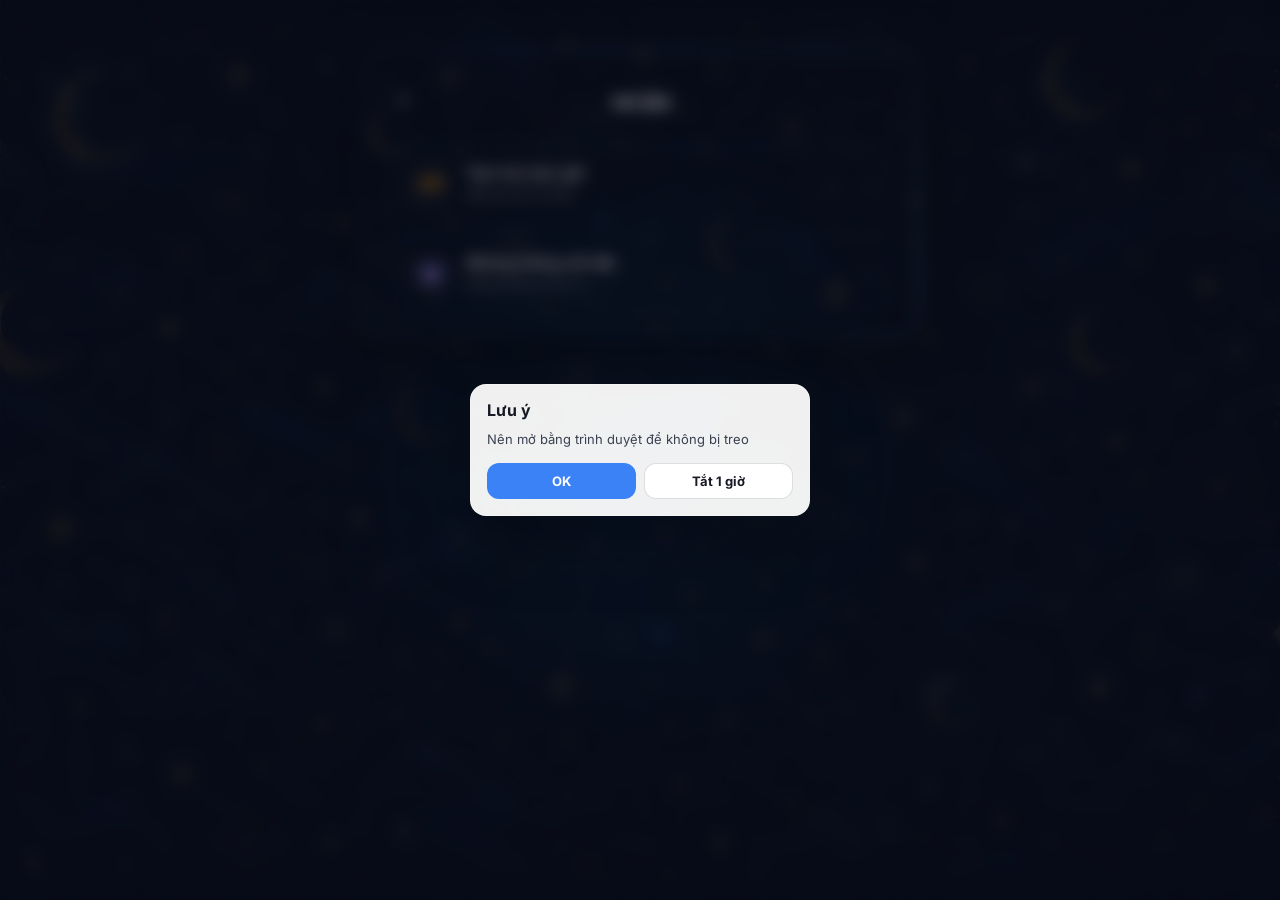
==== commit 362e2715: "add photos to family, best-friends, cooking galleries" ====
--- a/best-friends.html
+++ b/best-friends.html
@@ -33,7 +33,7 @@
             <h1 class="life-title">𝖊𝖒 𝖍í𝖚</h1>
         </header>
 
-        <section class="photo-gallery" aria-label="Album Best Friends" data-gallery-cloudinary="https://res.cloudinary.com/dtpw5htqs/image/upload/v1782285735/z7970828591662_7287208052dbaa6a8a1637bec96113f7_ggy62w.webp,https://res.cloudinary.com/dtpw5htqs/image/upload/v1782285193/IMG_1458_qexx6a.webp,https://res.cloudinary.com/dtpw5htqs/image/upload/v1782285192/IMG_1457_juqln5.webp,https://res.cloudinary.com/dtpw5htqs/image/upload/v1782285191/df711c41-215c-40da-9737-0fe450b9be96_whjnnx.webp,https://res.cloudinary.com/dtpw5htqs/image/upload/v1782285190/cf891f1f-21f1-440d-b49f-2d86efa462ea_ubvgwp.webp,https://res.cloudinary.com/dtpw5htqs/image/upload/v1782285188/cd942cc0-cf13-4e00-ba61-65a0e5435340_r94gy3.webp,https://res.cloudinary.com/dtpw5htqs/image/upload/v1782285187/643c91de-691e-4ba4-8ef3-ceb05b586c5c_bawxlb.webp,https://res.cloudinary.com/dtpw5htqs/image/upload/v1782285185/z7968429834343_5b9e8278fc949764c79f2744244c449e_vh9pcp.webp,https://res.cloudinary.com/dtpw5htqs/image/upload/v1782285186/0d1d757b-1e88-4f78-bc10-613370b6b7ce_tihgyu.webp,https://res.cloudinary.com/dtpw5htqs/image/upload/v1782285183/z7968429774386_c18dda87d14938d0c632f4e15391a9dc_s6oq3y.webp,https://res.cloudinary.com/dtpw5htqs/image/upload/v1782285181/z7961712141973_cdc3cbe101365e1b34abe5ffdaf78a4d_e2jtbp.webp,https://res.cloudinary.com/dtpw5htqs/image/upload/v1782285180/z7429701366088_8556aaaf9a0a19a2b05ce342b7e6fec2_piqmpy.webp,https://res.cloudinary.com/dtpw5htqs/image/upload/v1782285179/IMG_4147_vmjxjx.webp,https://res.cloudinary.com/dtpw5htqs/image/upload/v1782285178/IMG_3753_rlcxk9.webp,https://res.cloudinary.com/dtpw5htqs/image/upload/v1782285176/IMG_3720_poncwz.webp,https://res.cloudinary.com/dtpw5htqs/image/upload/v1782285176/IMG_3718_sxxsqt.webp,https://res.cloudinary.com/dtpw5htqs/image/upload/v1782285175/IMG_3072_ncbq6o.webp" data-pinned-image="https://res.cloudinary.com/dtpw5htqs/image/upload/v1782285181/z7961712141973_cdc3cbe101365e1b34abe5ffdaf78a4d_e2jtbp.webp"></section>
+        <section class="photo-gallery" aria-label="Album Best Friends" data-gallery-cloudinary="https://res.cloudinary.com/dtpw5htqs/image/upload/v1782285735/z7970828591662_7287208052dbaa6a8a1637bec96113f7_ggy62w.webp,https://res.cloudinary.com/dtpw5htqs/image/upload/v1782285193/IMG_1458_qexx6a.webp,https://res.cloudinary.com/dtpw5htqs/image/upload/v1782285192/IMG_1457_juqln5.webp,https://res.cloudinary.com/dtpw5htqs/image/upload/v1782285191/df711c41-215c-40da-9737-0fe450b9be96_whjnnx.webp,https://res.cloudinary.com/dtpw5htqs/image/upload/v1782285190/cf891f1f-21f1-440d-b49f-2d86efa462ea_ubvgwp.webp,https://res.cloudinary.com/dtpw5htqs/image/upload/v1782285188/cd942cc0-cf13-4e00-ba61-65a0e5435340_r94gy3.webp,https://res.cloudinary.com/dtpw5htqs/image/upload/v1782285187/643c91de-691e-4ba4-8ef3-ceb05b586c5c_bawxlb.webp,https://res.cloudinary.com/dtpw5htqs/image/upload/v1782285185/z7968429834343_5b9e8278fc949764c79f2744244c449e_vh9pcp.webp,https://res.cloudinary.com/dtpw5htqs/image/upload/v1782285186/0d1d757b-1e88-4f78-bc10-613370b6b7ce_tihgyu.webp,https://res.cloudinary.com/dtpw5htqs/image/upload/v1782285183/z7968429774386_c18dda87d14938d0c632f4e15391a9dc_s6oq3y.webp,https://res.cloudinary.com/dtpw5htqs/image/upload/v1782285181/z7961712141973_cdc3cbe101365e1b34abe5ffdaf78a4d_e2jtbp.webp,https://res.cloudinary.com/dtpw5htqs/image/upload/v1782285180/z7429701366088_8556aaaf9a0a19a2b05ce342b7e6fec2_piqmpy.webp,https://res.cloudinary.com/dtpw5htqs/image/upload/v1782285179/IMG_4147_vmjxjx.webp,https://res.cloudinary.com/dtpw5htqs/image/upload/v1782285178/IMG_3753_rlcxk9.webp,https://res.cloudinary.com/dtpw5htqs/image/upload/v1782285176/IMG_3720_poncwz.webp,https://res.cloudinary.com/dtpw5htqs/image/upload/v1782285176/IMG_3718_sxxsqt.webp,https://res.cloudinary.com/dtpw5htqs/image/upload/v1782285175/IMG_3072_ncbq6o.webp,https://res.cloudinary.com/dtpw5htqs/image/upload/v1782486552/IMG_4092_xhwkzn.webp,https://res.cloudinary.com/dtpw5htqs/image/upload/v1782486552/1I7O0NQQP_807RV1_svpax3.webp,https://res.cloudinary.com/dtpw5htqs/image/upload/v1782486553/IMG_4820_zqplz5.webp,https://res.cloudinary.com/dtpw5htqs/image/upload/v1782486553/1I7O06786_807RV1_lqjk83.webp,https://res.cloudinary.com/dtpw5htqs/image/upload/v1782486553/z7961689553601_d263b055bf8c8e0c1af4e74a1bf11eee_aucfws.webp,https://res.cloudinary.com/dtpw5htqs/image/upload/v1782486553/z7961689256587_c4cff1c9c413393e53a65d97ebde9ff6_brxmhu.webp" data-pinned-image="https://res.cloudinary.com/dtpw5htqs/image/upload/v1782285181/z7961712141973_cdc3cbe101365e1b34abe5ffdaf78a4d_e2jtbp.webp,https://res.cloudinary.com/dtpw5htqs/image/upload/v1782285176/IMG_3720_poncwz.webp"></section>
     </main>
 
     <div class="photo-lightbox" id="photo-lightbox" role="dialog" aria-label="Anh phong to" aria-hidden="true">
@@ -44,7 +44,6 @@
             <div class="photo-lightbox__caption" id="photo-lightbox-caption"></div>
         </div>
     </div>
-
     <script src="theme.js"></script>
 </body>
 
--- a/style.css
+++ b/style.css
@@ -569,7 +569,7 @@
 }
 
 .group-card__title {
-    font-size: 15px;
+    font-size: 14px;
     font-weight: 800;
     color: var(--text-primary);
 }
@@ -658,7 +658,7 @@
     flex-shrink: 0;
     line-height: 1;
 }
-+
 .link-panel .life-card__icon i {
     width: 1.15em;
     font-size: 18px;
@@ -699,7 +699,7 @@
 }
 
 .link-panel .life-card__title {
-    font-size: 15px;
+    font-size: 14px;
     font-weight: 700;
     line-height: 1.25;
     color: var(--text-primary);
@@ -739,24 +739,26 @@
     display: inline-flex;
     align-items: center;
     margin-bottom: 10px;
-    width: 38px;
-    height: 38px;
+    width: 46px;
+    height: 46px;
     justify-content: center;
     padding: 0;
-    border: 0;
+    border: 1px solid rgba(59, 130, 246, 0.25);
     border-radius: 999px;
-    background: transparent;
+    background: rgba(59, 130, 246, 0.08);
     color: var(--text-primary);
     font: inherit;
-    font-size: 14px;
+    font-size: 16px;
     font-weight: 800;
     cursor: pointer;
     text-shadow: inherit;
-    transition: color 0.2s ease, transform 0.2s ease;
+    transition: color 0.2s ease, transform 0.2s ease, background 0.2s ease, border-color 0.2s ease;
 }
 
 .panel-back:hover {
     color: var(--accent-strong);
+    background: rgba(59, 130, 246, 0.14);
+    border-color: rgba(59, 130, 246, 0.40);
     transform: translateX(-3px);
 }
 
@@ -769,7 +771,7 @@
     padding: 14px 20px;
     border-radius: 10px;
     text-decoration: none;
-    font-size: 15px;
+    font-size: 14px;
     font-weight: 600;
     color: var(--text-primary);
     background: rgba(255, 255, 255, 0.025);
@@ -1100,7 +1102,7 @@
 }
 
 .profile-modal__title {
-    font-size: 20px;
+    font-size: 18px;
     font-weight: 700;
     color: inherit;
     margin-bottom: 16px;
@@ -1134,7 +1136,7 @@
 
 /* ---------- Album Pages ---------- */
 .album-page {
-    max-width: 1120px;
+    max-width: 800px;
     padding: 28px;
 }
 
@@ -1181,7 +1183,7 @@
     max-width: 760px;
     margin: 0 auto;
     display: grid;
-    grid-template-columns: repeat(3, minmax(0, 1fr));
+    grid-template-columns: repeat(4, minmax(0, 1fr));
     gap: 14px;
     transition: opacity 0.18s ease-in-out;
 }
@@ -1353,7 +1355,7 @@
     display: flex;
     align-items: center;
     justify-content: center;
-    padding: 22px;
+    padding: 18px;
     opacity: 0;
     visibility: hidden;
     transition: opacity 0.25s ease, visibility 0.25s ease;
@@ -1398,11 +1400,11 @@
     pointer-events: none;
 }
 
-.photo-lightbox.is-loading .photo-lightbox__content {
-    min-width: min(220px, calc(100vw - 44px));
-    min-height: 220px;
-}
-
+.photo-lightbox.is-loading .photo-lightbox__content {
+    min-width: min(220px, calc(100vw - 44px));
+    min-height: 220px;
+}
+
 .photo-lightbox.is-loading .photo-lightbox__content::before {
     opacity: 1;
     transform: scale(1);
@@ -1832,7 +1834,7 @@
 
     .photo-lightbox__img {
         max-height: 78vh;
-        border-radius: 18px;
+        border-radius: 16px;
     }
 
     .photo-lightbox__close {
@@ -1847,8 +1849,8 @@
     }
 
     .photo-gallery {
-        grid-template-columns: repeat(2, minmax(0, 1fr));
-        gap: 14px;
+        grid-template-columns: repeat(3, minmax(0, 1fr));
+        gap: 12px;
     }
 }
 
@@ -1863,6 +1865,151 @@
     }
 }
 
+/* ---------- Browser Note ---------- */
+.browser-note {
+    position: fixed;
+    inset: 0;
+    z-index: 3200;
+    display: grid;
+    place-items: center;
+    padding: 18px;
+    opacity: 0;
+    visibility: hidden;
+    transition: opacity 0.22s ease, visibility 0.22s ease;
+}
+
+.browser-note.is-open {
+    opacity: 1;
+    visibility: visible;
+}
+
+.browser-note__backdrop {
+    position: absolute;
+    inset: 0;
+    background: rgba(12, 14, 22, 0.52);
+    backdrop-filter: blur(8px);
+    -webkit-backdrop-filter: blur(8px);
+}
+
+.browser-note__card {
+    position: relative;
+    width: min(100%, 340px);
+    padding: 16px;
+    border: 1px solid rgba(255, 255, 255, 0.22);
+    border-radius: 16px;
+    background: rgba(255, 255, 255, 0.94);
+    color: #171923;
+    box-shadow: 0 22px 70px rgba(0, 0, 0, 0.28);
+    transform: translateY(12px) scale(0.98);
+    transition: transform 0.22s ease;
+}
+
+.browser-note.is-open .browser-note__card {
+    transform: translateY(0) scale(1);
+}
+
+.browser-note__title {
+    margin: 0 0 8px;
+    font-size: 16px;
+    line-height: 1.2;
+    font-weight: 700;
+}
+
+.browser-note__text {
+    margin: 0;
+    color: #3b4151;
+    font-size: 13px;
+    line-height: 1.55;
+}
+
+.browser-note__actions {
+    display: grid;
+    grid-template-columns: 1fr 1fr;
+    gap: 8px;
+    margin-top: 14px;
+}
+
+.browser-note__btn {
+    min-height: 36px;
+    border: 1px solid rgba(23, 25, 35, 0.14);
+    border-radius: 12px;
+    background: #fff;
+    color: #171923;
+    font: inherit;
+    font-size: 13px;
+    font-weight: 700;
+    cursor: pointer;
+    transition: transform 0.2s ease, box-shadow 0.2s ease, border-color 0.2s ease;
+}
+
+.browser-note__btn:hover {
+    transform: translateY(-1px);
+    border-color: rgba(23, 25, 35, 0.24);
+    box-shadow: 0 8px 18px rgba(0, 0, 0, 0.12);
+}
+
+.browser-note__btn--primary {
+    border-color: transparent;
+    background: var(--accent);
+    color: #fff;
+}
+
+.dark .browser-note__card {
+    border-color: rgba(255, 255, 255, 0.14);
+    background: rgba(23, 25, 35, 0.96);
+    color: #fff;
+}
+
+.dark .browser-note__text {
+    color: rgba(255, 255, 255, 0.76);
+}
+
+.dark .browser-note__btn {
+    border-color: rgba(255, 255, 255, 0.13);
+    background: rgba(255, 255, 255, 0.08);
+    color: #fff;
+}
+
+.dark .browser-note__btn--primary {
+    background: var(--accent);
+}
+
+@media (max-width: 480px) {
+    .browser-note {
+        padding: 14px;
+    }
+
+    .browser-note__card {
+        width: min(100%, 290px);
+        padding: 14px;
+    }
+
+    .browser-note__title {
+        font-size: 15px;
+        margin: 0 0 6px;
+    }
+
+    .browser-note__text {
+        font-size: 12px;
+    }
+
+    .browser-note__actions {
+        gap: 6px;
+        margin-top: 12px;
+    }
+
+    .browser-note__btn {
+        min-height: 34px;
+        border-radius: 10px;
+        font-size: 12px;
+    }
+}
+
+@media (max-width: 340px) {
+    .browser-note__actions {
+        grid-template-columns: 1fr;
+    }
+}
 /* ---------- Toast Notification ---------- */
 .toast {
     position: fixed;
@@ -1972,3 +2119,158 @@
 .dark .photo-card {
     background: transparent;
 }
+
+/* =====================================================
+   RESPONSIVE ENHANCEMENTS – Cross-device UX
+   ===================================================== */
+
+/* ---------- Base: touch-action & tap-highlight for all interactive elements ---------- */
+a,
+button,
+.link-btn,
+.group-card,
+[data-locked-href],
+[data-category],
+[data-panel-target] {
+    touch-action: manipulation;
+}
+
+a,
+button,
+.link-btn,
+.group-card {
+    -webkit-tap-highlight-color: transparent;
+}
+
+/* ---------- Base: overflow-wrap for long text ---------- */
+.profile-tagline,
+.profile-subtagline,
+.bio-intro p,
+.status-text,
+.group-card__title,
+.link-btn {
+    overflow-wrap: anywhere;
+}
+
+/* ---------- Hover: disable transform on touch devices ---------- */
+@media (hover: none) and (pointer: coarse) {
+    .link-btn:hover,
+    .group-card:hover,
+    .profile-name-btn:hover,
+    .link-btn:hover::before,
+    .link-btn:hover::after,
+    .group-card:hover::before,
+    .group-card:hover .group-card__arrow {
+        transform: none;
+        box-shadow: none;
+    }
+
+    .link-btn:active {
+        transform: scale(0.97);
+    }
+
+    .group-card:active {
+        transform: scale(0.98);
+    }
+}
+
+    /* ---------- Desktop (≥1024px): wider gallery, larger bio card ---------- */
+@media (min-width: 1024px) {
+    .bio-card {
+        max-width: 560px;
+    }
+
+    .album-page {
+        max-width: 800px;
+        padding: 36px 40px;
+    }
+
+    .photo-lightbox__img {
+        max-height: 85vh;
+    }
+}
+
+/* ---------- Tablet (481px–1023px): comfortable spacing ---------- */
+@media (min-width: 481px) and (max-width: 1023px) {
+    .bio-card {
+        max-width: 520px;
+    }
+
+    body {
+        padding: 40px 20px;
+    }
+}
+
+/* ---------- Mobile (≤767px): 3 columns ---------- */
+@media (max-width: 767px) {
+    .photo-gallery {
+        grid-template-columns: repeat(3, minmax(0, 1fr));
+        gap: 8px;
+        max-width: 100%;
+    }
+}
+
+/* ---------- Mobile (≤480px): touch targets & font floors ---------- */
+@media (max-width: 480px) {
+    /* Touch target minimums – all close/action buttons ≥44px */
+    .profile-modal__close,
+    .photo-lightbox__close {
+        width: 44px;
+        height: 44px;
+        display: flex;
+        align-items: center;
+        justify-content: center;
+    }
+
+    /* Improve tap feedback */
+    .link-btn:active,
+    .group-card:active {
+        transform: scale(0.97);
+        transition: transform 0.1s ease;
+    }
+
+    /* Prevent text from being too small to read */
+    .status-text,
+    .bio-intro p {
+        font-size: 13px;
+    }
+
+    /* Better lightbox on mobile */
+    .photo-lightbox {
+        padding: 10px;
+        align-items: center;
+    }
+
+    .photo-lightbox__content {
+        width: 100%;
+        display: flex;
+        flex-direction: column;
+        align-items: center;
+    }
+
+    .photo-lightbox__img {
+        max-width: 100%;
+        max-height: calc(100dvh - 80px);
+        border-radius: 14px;
+    }
+}
+
+/* ---------- Very small (≤360px) ---------- */
+@media (max-width: 360px) {
+    .profile-name {
+        font-size: 20px;
+    }
+
+    .profile-tagline {
+        font-size: 12px;
+    }
+
+    .link-btn {
+        font-size: 13px;
+        padding: 9px 14px;
+    }
+
+    .group-card__title {
+        font-size: 13px;
+    }
+}
--- a/life.css
+++ b/life.css
@@ -147,7 +147,7 @@
     flex-shrink: 0;
     line-height: 1;
 }
-+
 .life-card__icon i {
     width: 1.15em;
     font-size: 18px;
@@ -166,13 +166,13 @@
 }
 
 .life-card:nth-child(3) .life-card__icon {
+    color: #94a3b8;
+    text-shadow: 0 0 14px rgba(148, 163, 184, 0.28);
+}
+
+.life-card:nth-child(4) .life-card__icon {
     color: #38BDF8;
     text-shadow: 0 0 14px rgba(56, 189, 248, 0.35);
-}
-
-.life-card:nth-child(4) .life-card__icon {
-    color: #22C55E;
-    text-shadow: 0 0 14px rgba(34, 197, 94, 0.35);
 }
 
 .life-card:nth-child(5) .life-card__icon,
@@ -452,15 +452,15 @@
     width: min(86vw, 340px);
     padding: 16px 22px;
     border-radius: 18px;
-    background: rgba(20, 20, 30, 0.86);
-    border: 1px solid rgba(255, 255, 255, 0.22);
-    color: #ffffff;
-    box-shadow: 0 18px 40px rgba(0, 0, 0, 0.35);
+    background: rgba(10, 20, 40, 0.65);
+    border: 1px solid rgba(59, 130, 246, 0.5);
+    color: rgba(226, 232, 240, 0.9);
+    box-shadow: 0 18px 40px rgba(0, 0, 0, 0.35), inset 0 0 20px rgba(59, 130, 246, 0.08);
     font-size: 15px;
     font-weight: 700;
     line-height: 1.5;
     text-align: center;
-    text-shadow: none;
+    text-shadow: 0 0 12px rgba(59, 130, 246, 0.3);
     opacity: 0;
     visibility: hidden;
     pointer-events: none;
@@ -795,7 +795,6 @@
     border-color: var(--accent);
     box-shadow: 0 0 0 3px rgba(6, 182, 212, 0.18);
 }
-
 .join-form__submit {
     min-height: 46px;
     margin-top: 4px;
@@ -847,18 +846,59 @@
     position: relative;
     z-index: 1;
     width: min(100%, 380px);
-    border-radius: 20px;
+    border-radius: 18px;
     padding: 22px;
     background: rgba(13, 26, 51, 0.96);
-    border: 1px solid rgba(96, 165, 250, 0.28);
+    border: 1px solid rgba(59, 130, 246, 0.35);
     color: #fff;
     box-shadow: 0 24px 70px rgba(0, 0, 0, 0.42);
     transform: translateY(12px) scale(0.96);
     transition: transform 0.24s ease;
+    overflow: hidden;
+    --border-angle: 0deg;
 }
 
 .key-modal.is-open .key-modal__card {
     transform: translateY(0) scale(1);
+}
+
+.key-modal__card::before {
+    content: '';
+    position: absolute;
+    top: 0;
+    left: 20px;
+    right: 20px;
+    height: 1px;
+    background: linear-gradient(90deg, transparent, rgba(6, 182, 212, 0.8), rgba(96, 165, 250, 0.6), transparent);
+    opacity: 0.8;
+    pointer-events: none;
+    z-index: 2;
+}
+
+.key-modal__card::after {
+    content: '';
+    position: absolute;
+    inset: 0;
+    z-index: 0;
+    padding: 1px;
+    border-radius: inherit;
+    background:
+        conic-gradient(from var(--border-angle),
+            transparent 0deg,
+            transparent 40deg,
+            rgba(59, 130, 246, 0.2) 65deg,
+            rgba(6, 182, 212, 0.9) 90deg,
+            rgba(103, 232, 249, 0.9) 110deg,
+            rgba(96, 165, 250, 0.2) 135deg,
+            transparent 160deg,
+            transparent 360deg);
+    -webkit-mask:
+        linear-gradient(#000 0 0) content-box,
+        linear-gradient(#000 0 0);
+    -webkit-mask-composite: xor;
+            mask-composite: exclude;
+    pointer-events: none;
+    animation: borderCrawler 5s linear infinite;
 }
 
 .key-modal__close {
@@ -899,12 +939,15 @@
     width: 100%;
     min-height: 44px;
     border-radius: 12px;
-    border: 1px solid rgba(96, 165, 250, 0.28);
+    border: 2px solid rgba(96, 165, 250, 0.25);
     padding: 0 12px;
-    background: rgba(255, 255, 255, 0.06);
+    background: transparent;
     color: #fff;
     font: inherit;
     outline: none;
+    position: relative;
+    transition: border-color 0.3s ease, box-shadow 0.3s ease;
+    --input-angle: 0deg;
 }
 
 .key-form input::placeholder {
@@ -913,8 +956,12 @@
 }
 
 .key-form input:focus {
-    border-color: var(--accent-strong);
-    box-shadow: 0 0 0 3px rgba(59, 130, 246, 0.18);
+    border-color: rgba(6, 182, 212, 0.6);
+    box-shadow: 
+        0 0 0 3px rgba(6, 182, 212, 0.15),
+        inset 0 0 12px rgba(56, 189, 248, 0.08),
+        inset 0 0 0 1px rgba(6, 182, 212, 0.3);
+    animation: ledBorderDown 3s linear infinite;
 }
 
 .key-form button {
@@ -945,6 +992,51 @@
         transform: translate(-50%, -50%);
     }
 }
+
+@keyframes borderCrawler {
+    to {
+        --border-angle: 360deg;
+    }
+}
+
+@keyframes ledBorderDown {
+    0% {
+        --input-angle: 0deg;
+        box-shadow: 
+            0 0 0 3px rgba(6, 182, 212, 0.15),
+            inset 0 0 12px rgba(56, 189, 248, 0.08),
+            inset 0 0 0 1px rgba(6, 182, 212, 0.3),
+            inset 0 0px 8px 0 rgba(6, 182, 212, 0.5);
+    }
+    25% {
+        box-shadow: 
+            0 0 0 3px rgba(6, 182, 212, 0.15),
+            inset 0 0 12px rgba(56, 189, 248, 0.08),
+            inset 0 8px 16px 0 rgba(6, 182, 212, 0.5),
+            inset 0 0 0 1px rgba(6, 182, 212, 0.3);
+    }
+    50% {
+        box-shadow: 
+            0 0 0 3px rgba(6, 182, 212, 0.15),
+            inset 0 0 12px rgba(56, 189, 248, 0.08),
+            inset 0 16px 12px 0 rgba(6, 182, 212, 0.5),
+            inset 0 0 0 1px rgba(6, 182, 212, 0.3);
+    }
+    75% {
+        box-shadow: 
+            0 0 0 3px rgba(6, 182, 212, 0.15),
+            inset 0 0 12px rgba(56, 189, 248, 0.08),
+            inset 0 28px 8px 0 rgba(6, 182, 212, 0.5),
+            inset 0 0 0 1px rgba(6, 182, 212, 0.3);
+    }
+    100% {
+        box-shadow: 
+            0 0 0 3px rgba(6, 182, 212, 0.15),
+            inset 0 0 12px rgba(56, 189, 248, 0.08),
+            inset 0 35px 0 0 rgba(6, 182, 212, 0.5),
+            inset 0 0 0 1px rgba(6, 182, 212, 0.3);
+    }
+}
 /* ---------- Responsive ---------- */
 @media (max-width: 480px) {
     .life-card {
@@ -1278,3 +1370,771 @@
     color: #94a3b8;
     text-shadow: 0 0 14px rgba(148, 163, 184, 0.28);
 }
+
+.cooking-upload-widget {
+    position: fixed;
+    bottom: 20px;
+    right: 20px;
+    z-index: 80;
+    width: 110px;
+    border: 1px solid rgba(96, 165, 250, 0.25);
+    border-radius: 8px;
+    background: rgba(15, 23, 42, 0.92);
+    box-shadow: 0 4px 16px rgba(0, 0, 0, 0.25);
+    backdrop-filter: blur(10px);
+    padding: 5px;
+    color: #f8fafc;
+}
+
+.cooking-upload-widget__hint {
+    display: flex;
+    align-items: center;
+    justify-content: center;
+    color: rgba(226, 232, 240, 0.8);
+    font-size: 9px;
+    font-weight: 500;
+    cursor: pointer;
+    padding: 4px;
+    border-radius: 6px;
+    transition: all 0.2s ease;
+}
+
+.cooking-upload-widget__hint:hover {
+    background: rgba(56, 189, 248, 0.1);
+}
+
+.cooking-upload-widget__hint i {
+    font-size: 10px;
+    animation: bobbing 1.5s ease-in-out infinite;
+}
+
+.cooking-upload-widget__preview {
+    display: grid;
+    grid-template-columns: repeat(auto-fit, minmax(32px, 1fr));
+    gap: 2px;
+    margin-bottom: 5px;
+}
+
+.cooking-upload-widget__preview img {
+    width: 100%;
+    aspect-ratio: 1;
+    border-radius: 5px;
+    object-fit: cover;
+    border: 1px solid rgba(96, 165, 250, 0.15);
+}
+
+.cooking-upload-widget__send {
+    display: flex;
+    align-items: center;
+    justify-content: center;
+    width: 100%;
+    padding: 5px;
+    border: 1px solid rgba(56, 189, 248, 0.3);
+    border-radius: 5px;
+    background: rgba(56, 189, 248, 0.12);
+    color: rgba(56, 189, 248, 0.8);
+    font-size: 10px;
+    cursor: pointer;
+    transition: all 0.18s ease;
+}
+
+.cooking-upload-widget__send:hover:not(:disabled) {
+    border-color: rgba(56, 189, 248, 0.6);
+    background: rgba(56, 189, 248, 0.22);
+    color: rgba(56, 189, 248, 1);
+}
+
+.cooking-upload-widget__send:disabled {
+    cursor: not-allowed;
+    opacity: 0.5;
+}
+
+.cooking-upload-widget__status {
+    position: fixed !important;
+    left: 50% !important;
+    top: 50% !important;
+    right: auto !important;
+    bottom: auto !important;
+    transform: translate(-50%, -50%) scale(0.95) !important;
+    z-index: 9999 !important;
+    width: min(85vw, 320px) !important;
+    padding: 18px 20px !important;
+    border-radius: 16px !important;
+    background: rgba(10, 20, 40, 0.65) !important;
+    border: 1px solid rgba(59, 130, 246, 0.5) !important;
+    color: rgba(226, 232, 240, 0.9) !important;
+    box-shadow: 0 20px 50px rgba(0, 0, 0, 0.4), inset 0 0 20px rgba(59, 130, 246, 0.08) !important;
+    font-size: 15px !important;
+    font-weight: 700 !important;
+    line-height: 1.5 !important;
+    text-align: center !important;
+    text-shadow: 0 0 12px rgba(59, 130, 246, 0.3) !important;
+    opacity: 0 !important;
+    visibility: hidden !important;
+    pointer-events: none !important;
+    transition: opacity 0.3s ease, visibility 0.3s ease, transform 0.3s ease !important;
+}
+
+.cooking-upload-widget__status.is-visible {
+    opacity: 1 !important;
+    visibility: visible !important;
+    transform: translate(-50%, -50%) scale(1) !important;
+}
+
+.key-notice {
+    position: fixed;
+    left: 50%;
+    top: 76px;
+    z-index: 10050;
+    width: min(90vw, 420px);
+    padding: 14px 18px;
+    border-radius: 16px;
+    border: 1px solid rgba(96, 165, 250, 0.4);
+    background: rgba(10, 20, 40, 0.92);
+    color: #f8fafc;
+    box-shadow: 0 18px 48px rgba(0, 0, 0, 0.36);
+    font-size: 13px;
+    font-weight: 700;
+    line-height: 1.5;
+    text-align: center;
+    opacity: 0;
+    visibility: hidden;
+    pointer-events: none;
+    transform: translate(-50%, -8px);
+    transition: opacity 0.22s ease, visibility 0.22s ease, transform 0.22s ease;
+}
+
+.key-notice.is-visible {
+    opacity: 1;
+    visibility: visible;
+    transform: translate(-50%, 0);
+}
+
+.gallery-overlay.is-upload-mode .gallery-panel {
+    width: min(78vw, 230px);
+    max-width: 230px;
+    padding: 0;
+    border: 0;
+    border-radius: 0;
+    background: transparent;
+    box-shadow: none;
+    overflow: visible;
+}
+
+.gallery-overlay.is-upload-mode .gallery-panel__header,
+.gallery-overlay.is-upload-mode .gallery-panel__grid,
+.gallery-overlay.is-upload-mode .gallery-panel__empty,
+.gallery-overlay.is-upload-mode .gallery-panel__quote {
+    display: none !important;
+}
+
+.gallery-panel .moments-upload-widget {
+    position: static;
+    width: min(100%, 220px);
+    margin: 0 auto;
+    padding: 7px;
+}
+
+.gallery-panel .moments-upload-widget[hidden],
+.gallery-panel .moments-upload-status:empty {
+    display: none;
+}
+
+.gallery-panel .moments-upload-widget .cooking-upload-widget__hint {
+    min-height: 70px;
+    font-size: 11px;
+    padding: 10px 5px;
+    flex-direction: column;
+    gap: 6px;
+    border: 1.5px dashed rgba(96, 165, 250, 0.45);
+    border-radius: 8px;
+    background: rgba(56, 189, 248, 0.04);
+    transition: border-color 0.2s, background 0.2s;
+}
+
+.gallery-panel .moments-upload-widget .cooking-upload-widget__hint:hover {
+    border-color: rgba(96, 165, 250, 0.75);
+    background: rgba(56, 189, 248, 0.1);
+}
+
+.gallery-panel .moments-upload-widget .cooking-upload-widget__hint .hint-icon {
+    font-size: 22px;
+    line-height: 1;
+    color: rgba(147, 197, 253, 0.85);
+}
+
+.gallery-panel .moments-upload-widget .cooking-upload-widget__hint .hint-label {
+    font-size: 10px;
+    color: rgba(148, 163, 184, 0.8);
+    letter-spacing: 0.2px;
+}
+
+.gallery-panel .moments-upload-widget .cooking-upload-widget__preview {
+    grid-template-columns: repeat(auto-fit, minmax(42px, 1fr));
+    gap: 4px;
+    margin-bottom: 6px;
+}
+.moments-upload-preview__item {
+    position: relative;
+    min-width: 0;
+}
+
+.moments-upload-preview__item img {
+    display: block;
+}
+
+.moments-upload-preview__remove {
+    position: absolute;
+    top: -5px;
+    right: -5px;
+    width: 17px;
+    height: 17px;
+    border: 0;
+    border-radius: 50%;
+    background: rgba(15, 23, 42, 0.92);
+    color: #f8fafc;
+    font-size: 13px;
+    font-weight: 900;
+    line-height: 17px;
+    text-align: center;
+    cursor: pointer;
+    box-shadow: 0 2px 8px rgba(0, 0, 0, 0.34);
+}
+
+.moments-upload-preview__remove:hover {
+    background: #ef4444;
+}
+
+.gallery-panel .moments-upload-widget .cooking-upload-widget__send {
+    width: 32px;
+    min-height: 28px;
+    padding: 4px;
+    margin: 0 auto;
+}
+
+.moments-upload-status {
+    position: fixed !important;
+    width: min(78vw, 210px) !important;
+    padding: 10px 12px !important;
+    border-radius: 12px !important;
+    font-size: 12px !important;
+    line-height: 1.35 !important;
+}
+@keyframes bobbing {
+    0%, 100% { transform: translateY(0); }
+    50% { transform: translateY(1px); }
+}
+
+@media (max-width: 480px) {
+    .cooking-upload-widget {
+        position: static;
+        width: 100%;
+        max-width: 360px;
+        margin: 16px auto 0;
+        border: 1px solid rgba(96, 165, 250, 0.25);
+        border-radius: 8px;
+        background: rgba(15, 23, 42, 0.92);
+        padding: 5px;
+    }
+    
+    .cooking-upload-widget__hint {
+        font-size: 9px;
+        padding: 4px;
+    }
+}
+
+/* =====================================================
+   RESPONSIVE ENHANCEMENTS – life.css
+   ===================================================== */
+
+/* ---------- Touch targets: all close/action buttons ≥44px ---------- */
+.key-modal__close {
+    width: 44px;
+    height: 44px;
+    display: flex;
+    align-items: center;
+    justify-content: center;
+    top: 8px;
+    right: 8px;
+}
+
+.thoughts-guide-notice__close {
+    width: 44px;
+    height: 44px;
+    display: flex;
+    align-items: center;
+    justify-content: center;
+    top: 6px;
+    right: 6px;
+}
+
+.join-modal__close {
+    width: 44px;
+    height: 44px;
+    display: flex;
+    align-items: center;
+    justify-content: center;
+}
+
+/* ---------- Remove button: bigger hit area ---------- */
+.moments-upload-preview__remove {
+    width: 24px;
+    height: 24px;
+    top: -6px;
+    right: -6px;
+    font-size: 14px;
+    line-height: 24px;
+    display: flex;
+    align-items: center;
+    justify-content: center;
+}
+
+/* ---------- Font floor: nothing below 12px ---------- */
+.life-card__desc {
+    font-size: 12px;
+}
+
+.thoughts-guide-notice__message {
+    font-size: 12px;
+}
+
+.gallery-panel .moments-upload-widget .cooking-upload-widget__hint .hint-label {
+    font-size: 12px;
+}
+
+.cooking-upload-widget__hint {
+    font-size: 12px;
+}
+
+/* ---------- Key form input: larger, easier to use ---------- */
+.key-form input[type="password"] {
+    min-height: 48px;
+    font-size: 16px; /* Prevents iOS auto-zoom */
+    padding: 0 14px;
+}
+
+.key-form button[type="submit"] {
+    min-height: 48px;
+    touch-action: manipulation;
+    -webkit-tap-highlight-color: transparent;
+}
+
+/* ---------- Tap feedback for number buttons ---------- */
+.thoughts-number-btn {
+    -webkit-tap-highlight-color: transparent;
+    touch-action: manipulation;
+}
+
+.thoughts-number-btn:active {
+    transform: scale(0.94);
+}
+
+/* ---------- Hover: disable on touch ---------- */
+@media (hover: none) and (pointer: coarse) {
+    .key-modal__close:hover,
+    .join-modal__close:hover,
+    .thoughts-guide-notice__close:hover,
+    .moments-upload-preview__remove:hover {
+        transform: none;
+        background: rgba(255, 255, 255, 0.08);
+    }
+
+    .thoughts-confirm__actions button:hover,
+    .join-form__submit:hover {
+        transform: none;
+        box-shadow: none;
+    }
+
+    .cooking-upload-widget__hint:hover {
+        background: rgba(56, 189, 248, 0.04);
+        border-color: rgba(96, 165, 250, 0.45);
+    }
+}
+
+/* ---------- Desktop (≥1024px): gallery panel wider ---------- */
+@media (min-width: 1024px) {
+    .gallery-panel {
+        width: min(100%, 720px);
+        max-height: min(88dvh, 800px);
+    }
+
+    .gallery-panel__grid {
+        grid-template-columns: repeat(auto-fill, minmax(160px, 1fr));
+        gap: 14px;
+    }
+
+    .life-page {
+        max-width: 600px;
+    }
+}
+
+/* ---------- Mobile (≤480px): upload widget font floor ---------- */
+@media (max-width: 480px) {
+    .cooking-upload-widget__hint {
+        font-size: 12px;
+    }
+
+    .gallery-panel .moments-upload-widget .cooking-upload-widget__hint .hint-label {
+        font-size: 12px;
+    }
+
+    /* Tighter key modal on small screens */
+    .key-modal__card {
+        width: min(100%, 340px);
+        padding: 20px 18px;
+    }
+
+    .key-modal__title {
+        font-size: 16px;
+    }
+}
+
+/* ---------- Very small (≤360px) ---------- */
+@media (max-width: 360px) {
+    .gallery-panel {
+        padding: 14px 12px;
+    }
+
+    .gallery-panel__title {
+        font-size: 15px;
+    }
+
+    .thoughts-number-btn {
+        min-height: 40px;
+        font-size: 12px;
+    }
+}
+
+/* =====================================================
+   FAMILY UPLOAD – FAB + Mobile button + Modal
+   ===================================================== */
+
+/* --- FAB desktop: góc dưới phải trong .bio-card --- */
+.family-upload-fab {
+    display: none; /* ẩn trên mobile */
+    position: absolute;
+    bottom: 18px;
+    right: 18px;
+    width: 40px;
+    height: 40px;
+    border-radius: 50%;
+    border: 1px solid rgba(96, 165, 250, 0.35);
+    background: rgba(13, 26, 51, 0.88);
+    color: rgba(147, 197, 253, 0.9);
+    font-size: 15px;
+    cursor: pointer;
+    display: flex;
+    align-items: center;
+    justify-content: center;
+    box-shadow: 0 4px 14px rgba(0, 0, 0, 0.28);
+    transition: transform 0.18s ease, background 0.18s ease;
+    touch-action: manipulation;
+    -webkit-tap-highlight-color: transparent;
+    z-index: 10;
+}
+
+.family-upload-fab:hover {
+    transform: scale(1.08);
+    background: rgba(30, 58, 138, 0.92);
+}
+
+/* --- Mobile button: hiện dưới gallery --- */
+.family-upload-mobile {
+    display: none;
+    margin-top: 14px;
+    text-align: center;
+}
+
+.family-upload-mobile__btn {
+    display: inline-flex;
+    align-items: center;
+    gap: 7px;
+    padding: 10px 20px;
+    border-radius: 12px;
+    border: 1px solid rgba(96, 165, 250, 0.35);
+    background: rgba(13, 26, 51, 0.88);
+    color: rgba(147, 197, 253, 0.9);
+    font-size: 13px;
+    font-weight: 600;
+    cursor: pointer;
+    touch-action: manipulation;
+    -webkit-tap-highlight-color: transparent;
+    transition: background 0.18s ease, transform 0.18s ease;
+}
+
+.family-upload-mobile__btn:active {
+    transform: scale(0.97);
+}
+
+/* Responsive: desktop hiện FAB, mobile hiện button */
+@media (min-width: 768px) {
+    .family-upload-fab {
+        display: flex;
+    }
+    .family-upload-mobile {
+        display: none !important;
+    }
+}
+
+@media (max-width: 767px) {
+    .family-upload-fab {
+        display: none !important;
+    }
+    .family-upload-mobile {
+        display: block;
+    }
+}
+
+/* --- Upload Modal --- */
+#family-upload-modal {
+    position: fixed;
+    inset: 0;
+    z-index: 3000;
+    display: flex;
+    align-items: center;
+    justify-content: center;
+    padding: 20px;
+    opacity: 0;
+    visibility: hidden;
+    transition: opacity 0.24s ease, visibility 0.24s ease;
+}
+
+#family-upload-modal.is-open {
+    opacity: 1;
+    visibility: visible;
+}
+
+.fup-backdrop {
+    position: absolute;
+    inset: 0;
+    background: rgba(2, 6, 23, 0.72);
+}
+
+.fup-panel {
+    position: relative;
+    z-index: 1;
+    width: min(100%, 280px);
+    padding: 14px;
+    border-radius: 16px;
+    border: 1px solid rgba(96, 165, 250, 0.3);
+    background: rgba(13, 26, 51, 0.96);
+    box-shadow: 0 24px 70px rgba(0, 0, 0, 0.42);
+    color: #f8fafc;
+    transform: translateY(10px) scale(0.97);
+    transition: transform 0.24s ease;
+}
+
+#family-upload-modal.is-open .fup-panel {
+    transform: translateY(0) scale(1);
+}
+
+.fup-close {
+    position: absolute;
+    top: 8px;
+    right: 8px;
+    width: 44px;
+    height: 44px;
+    border: 0;
+    border-radius: 50%;
+    background: transparent;
+    color: inherit;
+    font-size: 20px;
+    cursor: pointer;
+    display: flex;
+    align-items: center;
+    justify-content: center;
+    touch-action: manipulation;
+}
+
+.fup-hint {
+    display: flex;
+    flex-direction: column;
+    align-items: center;
+    justify-content: center;
+    gap: 8px;
+    min-height: 80px;
+    border: 1.5px dashed rgba(96, 165, 250, 0.45);
+    border-radius: 10px;
+    background: rgba(56, 189, 248, 0.04);
+    color: rgba(148, 163, 184, 0.85);
+    font-size: 12px;
+    font-weight: 500;
+    cursor: pointer;
+    transition: border-color 0.2s, background 0.2s;
+    margin-top: 8px;
+}
+
+.fup-hint i {
+    font-size: 24px;
+    color: rgba(147, 197, 253, 0.85);
+}
+
+.fup-hint:hover {
+    border-color: rgba(96, 165, 250, 0.75);
+    background: rgba(56, 189, 248, 0.1);
+}
+
+.fup-preview {
+    display: grid;
+    grid-template-columns: repeat(auto-fit, minmax(52px, 1fr));
+    gap: 5px;
+    margin: 8px 0 6px;
+}
+
+.fup-preview__item {
+    position: relative;
+}
+
+.fup-preview__item img {
+    width: 100%;
+    aspect-ratio: 1;
+    object-fit: cover;
+    border-radius: 7px;
+    display: block;
+    border: 1px solid rgba(96, 165, 250, 0.15);
+}
+
+.fup-preview__remove {
+    position: absolute;
+    top: -5px;
+    right: -5px;
+    width: 20px;
+    height: 20px;
+    border: 0;
+    border-radius: 50%;
+    background: rgba(15, 23, 42, 0.92);
+    color: #f8fafc;
+    font-size: 13px;
+    cursor: pointer;
+    display: flex;
+    align-items: center;
+    justify-content: center;
+    touch-action: manipulation;
+}
+
+.fup-send {
+    display: flex;
+    align-items: center;
+    justify-content: center;
+    width: 100%;
+    padding: 8px;
+    margin-top: 4px;
+    border: 1px solid rgba(56, 189, 248, 0.3);
+    border-radius: 8px;
+    background: rgba(56, 189, 248, 0.12);
+    color: rgba(56, 189, 248, 0.9);
+    font-size: 14px;
+    cursor: pointer;
+    transition: background 0.18s ease;
+    touch-action: manipulation;
+}
+
+.fup-send:hover:not(:disabled) {
+    background: rgba(56, 189, 248, 0.22);
+    color: rgba(56, 189, 248, 1);
+}
+
+.fup-send:disabled {
+    opacity: 0.5;
+    cursor: not-allowed;
+}
+
+.fup-status {
+    margin-top: 8px;
+    font-size: 12px;
+    font-weight: 600;
+    text-align: center;
+    color: rgba(148, 163, 184, 0.9);
+    opacity: 0;
+    visibility: hidden;
+    transition: opacity 0.2s ease, visibility 0.2s ease;
+    min-height: 18px;
+}
+
+.fup-status.is-visible {
+    opacity: 1;
+    visibility: visible;
+}
+
+/* =====================================================
+   FAMILY NOTICE – Thông báo ảnh gia đình
+   ===================================================== */
+#family-notice {
+    position: fixed;
+    inset: 0;
+    z-index: 4000;
+    display: flex;
+    align-items: center;
+    justify-content: center;
+    padding: 20px;
+    opacity: 0;
+    visibility: hidden;
+    transition: opacity 0.26s ease, visibility 0.26s ease;
+}
+
+#family-notice.is-open {
+    opacity: 1;
+    visibility: visible;
+}
+
+#family-notice.is-closing {
+    opacity: 0;
+    visibility: hidden;
+}
+
+.fn-backdrop {
+    position: absolute;
+    inset: 0;
+    background: rgba(2, 6, 23, 0.72);
+}
+
+.fn-card {
+    position: relative;
+    z-index: 1;
+    width: min(100%, 360px);
+    padding: 24px 22px 20px;
+    border-radius: 20px;
+    border: 1px solid rgba(96, 165, 250, 0.3);
+    background: rgba(13, 26, 51, 0.97);
+    color: #f0f4ff;
+    box-shadow: 0 24px 70px rgba(0, 0, 0, 0.45);
+    text-align: center;
+    transform: translateY(10px) scale(0.97);
+    transition: transform 0.26s ease;
+}
+
+#family-notice.is-open .fn-card {
+    transform: translateY(0) scale(1);
+}
+
+.fn-msg {
+    font-size: 14px;
+    font-weight: 500;
+    line-height: 1.65;
+    color: rgba(226, 232, 240, 0.92);
+    margin-bottom: 20px;
+}
+
+.fn-ok {
+    min-width: 90px;
+    padding: 10px 28px;
+    border: 0;
+    border-radius: 12px;
+    background: #3b82f6;
+    color: #f0f4ff;
+    font-size: 14px;
+    font-weight: 700;
+    cursor: pointer;
+    touch-action: manipulation;
+    -webkit-tap-highlight-color: transparent;
+    transition: transform 0.15s ease, background 0.15s ease;
+}
+
+.fn-ok:hover {
+    background: #2563eb;
+    transform: translateY(-1px);
+}
+
+.fn-ok:active {
+    transform: scale(0.96);
+}
